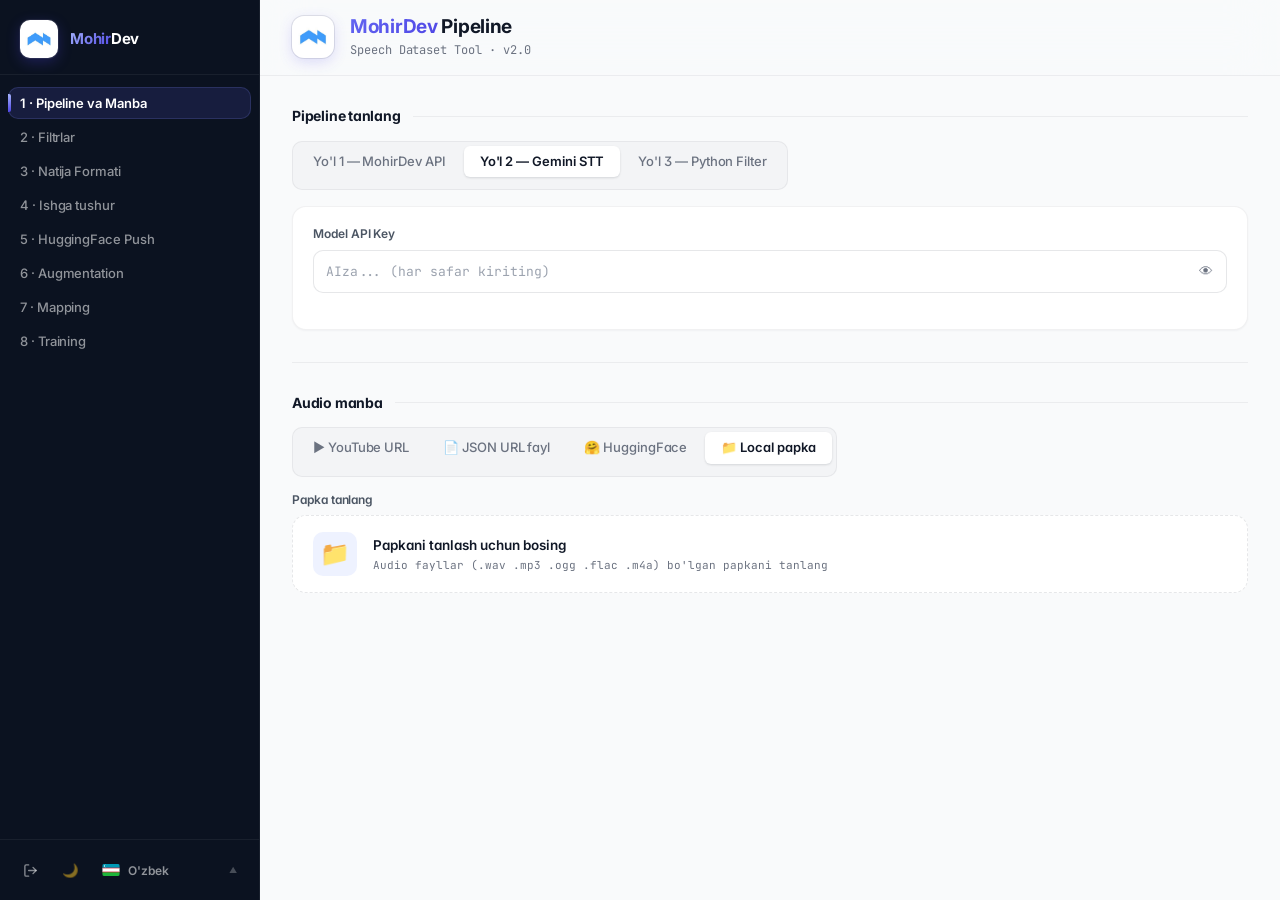
==== templates/index.html @ c5c5f57b "Initial commit: MohirDev Pipeline speech dataset tool Speech dataset creation pipeline with 3 transc" ====
<!DOCTYPE html>
<html lang="uz">
<head>
<meta charset="UTF-8">
<meta name="viewport" content="width=device-width, initial-scale=1.0">
<title>MohirDev Pipeline</title>
<link rel="preconnect" href="https://fonts.googleapis.com">
<link href="https://fonts.googleapis.com/css2?family=Inter:wght@400;500;600;700&family=JetBrains+Mono:wght@400;500&display=swap" rel="stylesheet">
<link rel="stylesheet" href="/static/css/main.css">
</head>
<body>

<!-- ════════════════ SIDEBAR ════════════════ -->
<div class="tabs-wrap"><div class="tab-nav">
  <div class="sidebar-logo">
    <img class="sidebar-logo-img" src="/static/img/logo.png" alt="MohirDev">
    <div class="sidebar-brand"><span>Mohir</span>Dev</div>
  </div>
  <div class="tab-nav-scroll">
    <button class="tab-btn active" onclick="switchTab(0)" data-i18n="tab_1">1 · Pipeline va Manba</button>
    <button class="tab-btn" onclick="switchTab(1)" data-i18n="tab_2">2 · Filtrlar</button>
    <button class="tab-btn" onclick="switchTab(2)" data-i18n="tab_3">3 · Natija Formati</button>
    <button class="tab-btn" onclick="switchTab(3)" data-i18n="tab_4">4 · Ishga tushur</button>
    <button class="tab-btn" onclick="switchTab(4)" data-i18n="tab_5">5 · HuggingFace Push</button>
    <button class="tab-btn" onclick="switchTab(5)" data-i18n="tab_6">6 · Augmentation</button>
    <button class="tab-btn" onclick="switchTab(6)" data-i18n="tab_7">7 · Mapping</button>
    <button class="tab-btn" onclick="switchTab(7)" data-i18n="tab_8">8 · Training</button>
  </div>
  <div class="sidebar-bottom">
    <button class="sb-icon-btn danger" onclick="location.href='/logout'" id="logout-btn" data-i18n-title="logout" title="Chiqish">
      <svg width="15" height="15" viewBox="0 0 24 24" fill="none" stroke="currentColor" stroke-width="2.2" stroke-linecap="round" stroke-linejoin="round"><path d="M9 21H5a2 2 0 0 1-2-2V5a2 2 0 0 1 2-2h4"/><polyline points="16 17 21 12 16 7"/><line x1="21" y1="12" x2="9" y2="12"/></svg>
    </button>
    <button class="sb-icon-btn" onclick="toggleTheme()" id="theme-btn" title="Dark/Light">
      <span id="theme-icon">🌙</span>
    </button>
    <div class="lang-wrap">
      <button class="lang-trigger" onclick="toggleLangDropdown()" id="lang-trigger">
        <span class="lang-flag" id="lang-flag"><svg width="18" height="12" viewBox="0 0 20 14" xmlns="http://www.w3.org/2000/svg" style="border-radius:2px;display:block"><rect width="20" height="4.67" fill="#0099B5"/><rect y="4.67" width="20" height="4.67" fill="#FFFFFF"/><rect y="9.33" width="20" height="4.67" fill="#1EB53A"/><rect y="4.27" width="20" height="0.8" fill="#CE1126"/><rect y="8.93" width="20" height="0.8" fill="#CE1126"/><circle cx="3.2" cy="2.33" r="1.5" fill="#FFFFFF"/><circle cx="3.9" cy="2.33" r="1.5" fill="#0099B5"/></svg></span>
        <span id="lang-name">O'zbek</span>
        <span class="arrow">▲</span>
      </button>
    </div>
  </div>
</div></div>

<!-- Language dropdown (fixed portal) -->
<div class="lang-dropdown" id="lang-dropdown">
  <button class="lang-option active" id="lang-uz" onclick="setLang('uz')">
    <span class="lf"><svg width="18" height="12" viewBox="0 0 20 14" xmlns="http://www.w3.org/2000/svg"><rect width="20" height="4.67" fill="#0099B5"/><rect y="4.67" width="20" height="4.67" fill="#FFFFFF"/><rect y="9.33" width="20" height="4.67" fill="#1EB53A"/><rect y="4.27" width="20" height="0.8" fill="#CE1126"/><rect y="8.93" width="20" height="0.8" fill="#CE1126"/></svg></span>
    O'zbek <span class="check">✓</span>
  </button>
  <button class="lang-option" id="lang-ru" onclick="setLang('ru')">
    <span class="lf"><svg width="18" height="12" viewBox="0 0 20 14" xmlns="http://www.w3.org/2000/svg"><rect width="20" height="4.67" fill="#fff"/><rect y="4.67" width="20" height="4.67" fill="#0039A6"/><rect y="9.33" width="20" height="4.67" fill="#D52B1E"/></svg></span>
    Русский <span class="check">✓</span>
  </button>
  <button class="lang-option" id="lang-en" onclick="setLang('en')">
    <span class="lf"><svg width="18" height="12" viewBox="0 0 20 14" xmlns="http://www.w3.org/2000/svg"><rect width="20" height="14" fill="#012169"/><path d="M0 0L20 14M20 0L0 14" stroke="#fff" stroke-width="2.8"/><path d="M0 0L20 14M20 0L0 14" stroke="#C8102E" stroke-width="1.6"/><path d="M10 0V14M0 7H20" stroke="#fff" stroke-width="4"/><path d="M10 0V14M0 7H20" stroke="#C8102E" stroke-width="2.4"/></svg></span>
    English <span class="check">✓</span>
  </button>
</div>

<!-- ════════════════ MAIN CONTENT ════════════════ -->
<div class="app">

<div id="sticky-top">
<div id="header">
  <img id="logo" src="/static/img/logo.png" alt="MohirDev">
  <div id="header-text">
    <div id="site-title"><span>MohirDev</span> Pipeline</div>
    <div id="site-sub" data-i18n="site_sub">Speech Dataset Tool · v2.0</div>
  </div>
</div>
</div>

<div class="tabs-wrap">

<!-- ══ TAB 1: Pipeline & Manba ══ -->
<div class="tab-content active">

  <div class="sec-title" data-i18n="pipeline_title">Pipeline tanlang</div>
  <div class="radio-group">
    <div class="radio-item">
      <input type="radio" name="pipeline" id="p1" value="Yo'l 1 — Aisha v1 Model">
      <label class="radio-label" for="p1" data-i18n="pipeline_p1">Yo'l 1 — MohirDev API</label>
    </div>
    <div class="radio-item">
      <input type="radio" name="pipeline" id="p2" value="Yo'l 2 — Aisha v2 Model" checked>
      <label class="radio-label" for="p2" data-i18n="pipeline_p2">Yo'l 2 — Gemini STT</label>
    </div>
    <div class="radio-item">
      <input type="radio" name="pipeline" id="p3" value="Yo'l 3 — Python Filter">
      <label class="radio-label" for="p3" data-i18n="pipeline_p3">Yo'l 3 — Python Filter</label>
    </div>
  </div>

  <div class="card" id="row-gemini-key">
    <div class="field">
      <label data-i18n="key_gemini">Model API Key</label>
      <div class="pass-wrap">
        <input type="password" id="gemini-api-key" data-i18n-placeholder="key_gemini_ph" placeholder="AIza... (har safar kiriting)">
        <button class="eye-btn" onclick="toggleEye('gemini-api-key',this)" tabindex="-1">👁</button>
      </div>
    </div>
  </div>
  <div class="card" id="row-aisha-key" style="display:none">
    <div class="field">
      <label data-i18n="key_aisha">MohirDev STT API Key (Yo'l 1)</label>
      <div class="pass-wrap">
        <input type="password" id="aisha-api-key" data-i18n-placeholder="key_aisha_ph" placeholder="x-api-key qiymatini kiriting...">
        <button class="eye-btn" onclick="toggleEye('aisha-api-key',this)" tabindex="-1">👁</button>
      </div>
    </div>
  </div>

  <hr class="sec-divider">
  <div class="sec-title" data-i18n="source_title">Audio manba</div>

  <div class="radio-group" id="source-radio">
    <div class="radio-item">
      <input type="radio" name="source" id="s1" value="YouTube URL">
      <label class="radio-label" for="s1" data-i18n="source_yt">▶ YouTube URL</label>
    </div>
    <div class="radio-item">
      <input type="radio" name="source" id="s2" value="JSON URL fayl">
      <label class="radio-label" for="s2" data-i18n="source_json">📄 JSON URL fayl</label>
    </div>
    <div class="radio-item">
      <input type="radio" name="source" id="s3" value="HuggingFace Dataset">
      <label class="radio-label" for="s3" data-i18n="source_hf">🤗 HuggingFace</label>
    </div>
    <div class="radio-item">
      <input type="radio" name="source" id="s4" value="Local papka" checked>
      <label class="radio-label" for="s4" data-i18n="source_local">📁 Local papka</label>
    </div>
  </div>

  <div id="src-yt" class="src-row">
    <div class="field field--flex">
      <label data-i18n="yt_url">YouTube URL</label>
      <input type="text" id="yt-url" data-i18n-placeholder="yt_url_ph" placeholder="https://youtube.com/watch?v=...">
    </div>
  </div>

  <div id="src-json" style="display:none">
    <div class="field">
      <label data-i18n="json_upload">JSON fayl yuklang</label>
      <div class="file-drop" id="json-drop">
        <div class="drop-hint" data-i18n="json_drop">Faylni bu yerga tashlang yoki bosing</div>
        <input type="file" id="json-file" accept=".json">
        <div class="file-name" id="json-fname" data-i18n="json_empty">Fayl tanlanmagan</div>
      </div>
    </div>
  </div>

  <div id="src-hf" style="display:none">
    <div class="field">
      <label data-i18n="hf_name_label">Dataset nomi yoki URL</label>
      <input type="text" id="hf-name" data-i18n-placeholder="hf_name_ph" placeholder="org/dataset-name  yoki  https://huggingface.co/datasets/...">
    </div>
    <div class="row">
      <div class="field">
        <label><span data-i18n="hf_config">Config / Subset</span> <span class="label-opt" data-i18n="hf_config_opt">(ixtiyoriy)</span></label>
        <input type="text" id="hf-config" data-i18n-placeholder="hf_config_ph" placeholder="uz, en, ...">
      </div>
    </div>
    <div class="field">
      <label><span data-i18n="hf_token_label">HuggingFace Token</span> <span class="label-opt" data-i18n="hf_token_private">(private dataset uchun)</span></label>
      <div class="pass-wrap">
        <input type="password" id="hf-dataset-token" data-i18n-placeholder="hf_token_ph" placeholder="hf_xxxx... (public uchun bo'sh qoldiring)">
        <button class="eye-btn" onclick="toggleEye('hf-dataset-token',this)" tabindex="-1">👁</button>
      </div>
    </div>
    <input type="hidden" id="hf-split" value="train">
  </div>

  <div id="src-local">
    <div class="field">
      <label data-i18n="local_title">Papka tanlang</label>
      <div class="file-drop file-drop--folder" id="local-drop" onclick="document.getElementById('local-folder-input').click()">
        <div class="drop-icon">📁</div>
        <div>
          <div class="local-drop-label" id="local-drop-label" data-i18n="local_click">Papkani tanlash uchun bosing</div>
          <div class="local-drop-sub" id="local-drop-sub" data-i18n="local_hint">Audio fayllar (.wav .mp3 .ogg .flac .m4a) bo'lgan papkani tanlang</div>
        </div>
        <input type="file" id="local-folder-input" webkitdirectory mozdirectory directory multiple class="visually-hidden" onchange="onLocalFolderSelect(this)" aria-label="Papka tanlash" data-i18n-aria="local_title">
      </div>
      <input type="text" id="local-dir" style="display:none">
    </div>
  </div>

</div>

<!-- ══ TAB 2: Filtrlar ══ -->
<div class="tab-content">

  <div class="sec-title" data-i18n="filter_title">Shovqin Kamaytirish</div>
  <div class="card">
    <label class="toggle-item">
      <div class="toggle-content">
        <div class="toggle-label" data-i18n="nr_label">Noise Reduction</div>
        <div class="toggle-desc" data-i18n="nr_desc">Har bir audio segmentdan orqa fon shovqinini kamaytiradi</div>
      </div>
      <div class="toggle-switch">
        <input type="checkbox" id="noise-reduce" checked>
        <span class="toggle-track"></span>
      </div>
    </label>
    <div class="slider-wrap slider-wrap--mt">
      <label data-i18n="nr_strength">Kuch (0.1 = yengil · 1.0 = maksimal)</label>
      <div class="slider-row">
        <input type="range" id="noise-strength" min="0.1" max="1.0" value="0.75" step="0.05"
               oninput="document.getElementById('noise-strength-val').textContent=parseFloat(this.value).toFixed(2)">
        <div class="slider-val" id="noise-strength-val">0.75</div>
      </div>
    </div>
  </div>

  <hr class="sec-divider">
  <div class="sec-title" data-i18n="chunk_title">Audio Chunk Uzunligi</div>
  <div class="row">
    <div class="slider-wrap">
      <label data-i18n="dur_min">Minimal uzunlik (s)</label>
      <div class="slider-row">
        <input type="range" id="dur-min" min="1" max="15" value="3" step="1" oninput="document.getElementById('dur-min-val').textContent=this.value">
        <div class="slider-val" id="dur-min-val">3</div>
      </div>
    </div>
    <div class="slider-wrap">
      <label data-i18n="dur_max">Maksimal uzunlik (s)</label>
      <div class="slider-row">
        <input type="range" id="dur-max" min="10" max="60" value="30" step="1" oninput="document.getElementById('dur-max-val').textContent=this.value">
        <div class="slider-val" id="dur-max-val">30</div>
      </div>
    </div>
  </div>

  <hr class="sec-divider">
  <div class="sec-title" data-i18n="smart_title">Model Aqlli Filtrlari</div>
  <div class="card card--grid-2">
    <label class="toggle-item">
      <div class="toggle-content">
        <div class="toggle-label" data-i18n="f_music">Fon musiqali audiolarni o'chirish</div>
        <div class="toggle-desc" data-i18n="f_music_d">Orqa fonda musiqa yoki kuchli shovqin bor bo'lsa — filtrlanadi</div>
      </div>
      <div class="toggle-switch"><input type="checkbox" id="filter-music" checked><span class="toggle-track"></span></div>
    </label>
    <label class="toggle-item">
      <div class="toggle-content">
        <div class="toggle-label" data-i18n="f_multi">Ko'p kishi gapirayotgan audiolarni o'chirish</div>
        <div class="toggle-desc" data-i18n="f_multi_d">STT dataset uchun bitta ovoz bo'lishi kerak</div>
      </div>
      <div class="toggle-switch"><input type="checkbox" id="filter-multi" checked><span class="toggle-track"></span></div>
    </label>
    <label class="toggle-item">
      <div class="toggle-content">
        <div class="toggle-label" data-i18n="f_noisy">Juda shovqinli audiolarni o'chirish</div>
        <div class="toggle-desc" data-i18n="f_noisy_d">Atrofdagi shovqin juda baland bo'lsa filtrlanadi</div>
      </div>
      <div class="toggle-switch"><input type="checkbox" id="filter-noisy"><span class="toggle-track"></span></div>
    </label>
    <label class="toggle-item">
      <div class="toggle-content">
        <div class="toggle-label" data-i18n="f_silence">Uzoq sukut bo'lagini o'chirish</div>
        <div class="toggle-desc" data-i18n="f_silence_d">Audioning ko'p qismi sukunat bo'lsa filtrlanadi</div>
      </div>
      <div class="toggle-switch"><input type="checkbox" id="filter-silence" checked><span class="toggle-track"></span></div>
    </label>
  </div>

  <hr class="sec-divider">
  <div class="sec-title" data-i18n="norm_title">Matnni Normallashtirish qoidalari</div>
  <div class="card card--grid-2">
    <label class="toggle-item">
      <div class="toggle-content">
        <div class="toggle-label" data-i18n="n_cap">Birinchi harfni katta bilan yozish</div>
        <div class="toggle-desc" data-i18n="n_cap_d">Har bir gapning birinchi so'zi doim katta harf bilan boshlanadi</div>
      </div>
      <div class="toggle-switch"><input type="checkbox" id="filter-capitalize" checked><span class="toggle-track"></span></div>
    </label>
    <label class="toggle-item">
      <div class="toggle-content">
        <div class="toggle-label" data-i18n="n_numw">1→bir · Raqamlarni so'z bilan yozish</div>
        <div class="toggle-desc" data-i18n="n_numw_d">Barcha raqamlar tekst holatida yoziladi</div>
      </div>
      <div class="toggle-switch"><input type="checkbox" id="filter-num-words" checked><span class="toggle-track"></span></div>
    </label>
    <label class="toggle-item">
      <div class="toggle-content">
        <div class="toggle-label" data-i18n="n_latin">Faqat lotin yozuvida bo'lsin</div>
        <div class="toggle-desc" data-i18n="n_latin_d">Boshqa tildagi yozuvlar lotin alifbosiga o'tkaziladi</div>
      </div>
      <div class="toggle-switch"><input type="checkbox" id="filter-latin-only" checked><span class="toggle-track"></span></div>
    </label>
    <label class="toggle-item">
      <div class="toggle-content">
        <div class="toggle-label" data-i18n="n_notrans">Tarjima qilmaslik</div>
        <div class="toggle-desc" data-i18n="n_notrans_d">Asl audio tili holatida transcription qilinadi</div>
      </div>
      <div class="toggle-switch"><input type="checkbox" id="filter-no-translate" checked><span class="toggle-track"></span></div>
    </label>
    <label class="toggle-item">
      <div class="toggle-content">
        <div class="toggle-label" data-i18n="n_nonoise">Shovqin teglarini o'chirish</div>
        <div class="toggle-desc" data-i18n="n_nonoise_d">Kulgu, it ovozi va shunga o'xshash teglarni qo'shmaslik</div>
      </div>
      <div class="toggle-switch"><input type="checkbox" id="filter-no-noise-tags" checked><span class="toggle-track"></span></div>
    </label>
    <label class="toggle-item">
      <div class="toggle-content">
        <div class="toggle-label" data-i18n="n_noprompt">Buyruqlarni qayta yozmaslik</div>
        <div class="toggle-desc" data-i18n="n_noprompt_d">Model ko'rsatmalarni transcription ichiga yozmasin</div>
      </div>
      <div class="toggle-switch"><input type="checkbox" id="filter-no-repeat-prompt" checked><span class="toggle-track"></span></div>
    </label>
  </div>

  <hr class="sec-divider">
  <div class="sec-title" data-i18n="meta_title">Aisha v2 metadata filtri</div>
  <div class="meta-desc" data-i18n="meta_desc">
    Metadatadagi xato va nomaqbul matnlarni tozalash. Yoqilgan holatda pipeline davomida avtomatik qo'llaniladi.
  </div>
  <div class="card card--grid-3">
    <label class="toggle-item">
      <div class="toggle-content"><div class="toggle-label" data-i18n="m1">① Birinchi harfni katta bilan yozish</div><div class="toggle-desc" data-i18n="m1_d">Har bir gapning birinchi so'zi katta harf bilan boshlanadi.</div></div>
      <div class="toggle-switch"><input type="checkbox" id="norm-capitalize" checked><span class="toggle-track"></span></div>
    </label>
    <label class="toggle-item">
      <div class="toggle-content"><div class="toggle-label" data-i18n="m2">② Raqamlarni so'z bilan yozish</div><div class="toggle-desc" data-i18n="m2_d">Raqamlar tekst holatida yoziladi.</div></div>
      <div class="toggle-switch"><input type="checkbox" id="norm-num-words" checked><span class="toggle-track"></span></div>
    </label>
    <label class="toggle-item">
      <div class="toggle-content"><div class="toggle-label" data-i18n="m3">③ Apostrofni to'g'rilash</div><div class="toggle-desc" data-i18n="m3_d">ʻ va ʼ → standart ' apostrofi.</div></div>
      <div class="toggle-switch"><input type="checkbox" id="norm-apostrophe" checked><span class="toggle-track"></span></div>
    </label>
    <label class="toggle-item">
      <div class="toggle-content"><div class="toggle-label" data-i18n="m4">④ Takrorlangan matnni o'chirish</div><div class="toggle-desc" data-i18n="m4_d">Matn ikki marta yozilgan bo'lsa biri o'chiriladi.</div></div>
      <div class="toggle-switch"><input type="checkbox" id="norm-duplicate" checked><span class="toggle-track"></span></div>
    </label>
    <label class="toggle-item">
      <div class="toggle-content"><div class="toggle-label" data-i18n="m5">⑤ Tinish belgisi qo'shish</div><div class="toggle-desc" data-i18n="m5_d">Gap oxirida . ! ? bo'lmasa nuqta qo'yiladi.</div></div>
      <div class="toggle-switch"><input type="checkbox" id="norm-punct"><span class="toggle-track"></span></div>
    </label>
    <label class="toggle-item">
      <div class="toggle-content"><div class="toggle-label" data-i18n="m6">⑥ Qo'shtirnoqlarni to'g'rilash</div><div class="toggle-desc" data-i18n="m6_d">" " va ' ' → standart " belgisi.</div></div>
      <div class="toggle-switch"><input type="checkbox" id="norm-quotes" checked><span class="toggle-track"></span></div>
    </label>
    <label class="toggle-item">
      <div class="toggle-content"><div class="toggle-label" data-i18n="m7">⑦ Gap ichida kichik harfni to'g'rilash</div><div class="toggle-desc" data-i18n="m7_d">. ! ? dan keyin katta harf.</div></div>
      <div class="toggle-switch"><input type="checkbox" id="norm-sentence-case" checked><span class="toggle-track"></span></div>
    </label>
    <label class="toggle-item">
      <div class="toggle-content"><div class="toggle-label" data-i18n="m8">⑧ Qo'sh bo'shliqlarni o'chirish</div><div class="toggle-desc" data-i18n="m8_d">Ikki+ bo'shliq → bitta.</div></div>
      <div class="toggle-switch"><input type="checkbox" id="norm-double-space" checked><span class="toggle-track"></span></div>
    </label>
    <label class="toggle-item">
      <div class="toggle-content"><div class="toggle-label" data-i18n="m9">⑨ JSON artifactlarni tozalash</div><div class="toggle-desc" data-i18n="m9_d">{'transcription': '...'} qoldiqlari tozalanadi.</div></div>
      <div class="toggle-switch"><input type="checkbox" id="norm-clean-json" checked><span class="toggle-track"></span></div>
    </label>
    <label class="toggle-item">
      <div class="toggle-content"><div class="toggle-label" data-i18n="m10">⑩ Uch nuqta → ellipsis</div><div class="toggle-desc" data-i18n="m10_d">'...' o'rniga '…' belgisi.</div></div>
      <div class="toggle-switch"><input type="checkbox" id="norm-ellipsis"><span class="toggle-track"></span></div>
    </label>
    <label class="toggle-item">
      <div class="toggle-content"><div class="toggle-label" data-i18n="m11">⑪ Defisni tirega almashtirish</div><div class="toggle-desc" data-i18n="m11_d">' - ' → '—'.</div></div>
      <div class="toggle-switch"><input type="checkbox" id="norm-dash"><span class="toggle-track"></span></div>
    </label>
    <label class="toggle-item">
      <div class="toggle-content"><div class="toggle-label" data-i18n="m12">⑫ Kirill harflar → filtr</div><div class="toggle-desc" data-i18n="m12_d">Kirill harfli segment o'chiriladi.</div></div>
      <div class="toggle-switch"><input type="checkbox" id="norm-cyrillic" checked><span class="toggle-track"></span></div>
    </label>
    <label class="toggle-item">
      <div class="toggle-content"><div class="toggle-label" data-i18n="m13">⑬ Bracket artifactlarni tozalash</div><div class="toggle-desc" data-i18n="m13_d">[{json...}] qoldiqlari tozalanadi.</div></div>
      <div class="toggle-switch"><input type="checkbox" id="norm-brackets" checked><span class="toggle-track"></span></div>
    </label>
    <label class="toggle-item">
      <div class="toggle-content"><div class="toggle-label" data-i18n="m14">⑭ HTML teglarni tozalash</div><div class="toggle-desc" data-i18n="m14_d">&lt;tag&gt; belgilar o'chiriladi.</div></div>
      <div class="toggle-switch"><input type="checkbox" id="norm-html" checked><span class="toggle-track"></span></div>
    </label>
    <label class="toggle-item">
      <div class="toggle-content"><div class="toggle-label" data-i18n="m15">⑮ Faqat raqam → filtr</div><div class="toggle-desc" data-i18n="m15_d">Faqat raqamli matn ('497347') o'chiriladi.</div></div>
      <div class="toggle-switch"><input type="checkbox" id="norm-only-digits" checked><span class="toggle-track"></span></div>
    </label>
    <label class="toggle-item">
      <div class="toggle-content"><div class="toggle-label" data-i18n="m16">⑯ Singan tirani to'g'rilash</div><div class="toggle-desc" data-i18n="m16_d">'so'z- so'z' → 'so'z-so'z'.</div></div>
      <div class="toggle-switch"><input type="checkbox" id="norm-broken-hyphen"><span class="toggle-track"></span></div>
    </label>
    <label class="toggle-item">
      <div class="toggle-content"><div class="toggle-label" data-i18n="m17">⑰ Ko'p vergullarni tozalash</div><div class="toggle-desc" data-i18n="m17_d">',,,,' → ','.</div></div>
      <div class="toggle-switch"><input type="checkbox" id="norm-multi-comma" checked><span class="toggle-track"></span></div>
    </label>
  </div>

  <hr class="sec-divider">
  <div class="sec-title" data-i18n="cols_title">Metadata Ustunlarini Tanlash</div>
  <div class="card">
    <div class="cols-wrap">
      <label class="check-item"><input type="checkbox" id="col-file-name" checked disabled><div class="check-label">file_name <span class="muted-tag" data-i18n="col_always">(har doim)</span></div></label>
      <label class="check-item"><input type="checkbox" id="col-transcription" checked><div class="check-label">transcription</div></label>
      <label class="check-item"><input type="checkbox" id="col-duration" checked><div class="check-label">duration</div></label>
      <label class="check-item"><input type="checkbox" id="col-source" checked><div class="check-label">source</div></label>
      <input type="checkbox" id="col-status"        style="display:none">
      <input type="checkbox" id="col-reason"        style="display:none">
      <input type="checkbox" id="col-source-url"    style="display:none">
      <input type="checkbox" id="col-original-text" style="display:none">
      <input type="checkbox" id="col-change-ratio"  style="display:none">
      <input type="checkbox" id="col-snr-score"     style="display:none">
      <input type="checkbox" id="col-silence-ratio" style="display:none">
      <input type="checkbox" id="col-pipeline"      style="display:none">
    </div>
  </div>

</div>

<!-- ══ TAB 3: Natija Formati ══ -->
<div class="tab-content">

  <div class="format-grid">
    <div class="format-col">
      <div class="sec-title" data-i18n="format_title">Fayl nomlari</div>
      <div id="out-v1-wrap" class="pipeline-out-wrap" style="display:none">
        <div class="mono-hint" data-i18n="out_v1">→ Yo'l 1 (MohirDev API) chiqish fayli</div>
      </div>
      <div id="out-v2-wrap" class="pipeline-out-wrap">
        <div class="mono-hint" data-i18n="out_v2">→ Yo'l 2 (Gemini STT) chiqish fayli</div>
      </div>
      <div id="out-v3-wrap" class="pipeline-out-wrap" style="display:none">
        <div class="mono-hint" data-i18n="out_v3">→ Yo'l 3 (Python Filter) chiqish fayli</div>
      </div>
      <div class="field">
        <label data-i18n="out_name_label">Metadata fayl nomi</label>
        <input type="text" id="out-name" value="metadata">
      </div>
    </div>

    <div class="format-col">
      <div class="sec-title" data-i18n="write_title">Yozish rejimi</div>
      <div class="radio-group radio-group--stack">
        <div class="radio-item">
          <input type="radio" name="write-mode" id="wm-new" value="new" checked>
          <label class="radio-label" for="wm-new" data-i18n="wm_new">📄 Yangi fayl yaratish</label>
        </div>
        <div class="radio-item">
          <input type="radio" name="write-mode" id="wm-append" value="append">
          <label class="radio-label" for="wm-append" data-i18n="wm_append">➕ Mavjudga qo'shish</label>
        </div>
      </div>
      <div class="mono-hint" data-i18n="wm_hint">
        Append: bir nechta URL dan olingan metadatalar bitta faylga yig'iladi
      </div>
    </div>

    <div class="format-col">
      <div class="sec-title" data-i18n="format_title2">Format</div>
      <div class="fmt-group">
        <label class="check-item"><input type="checkbox" id="fmt-jsonl" checked><div class="check-label">JSONL</div></label>
        <label class="check-item"><input type="checkbox" id="fmt-csv" checked><div class="check-label">CSV</div></label>
      </div>
    </div>
  </div>

</div>

<!-- ══ TAB 4: Ishga tushur ══ -->
<div class="tab-content">

  <div class="btn-row btn-row--mb">
    <button class="btn-primary btn-primary--lg" id="start-btn" onclick="startPipeline()" data-i18n="start_btn">▶ Ishga tushur</button>
    <div class="status-badge" id="status-badge"><div class="dot"></div><span id="status-text" data-i18n="status_ready">Tayyor</span></div>
  </div>

  <div class="progress-wrap" id="progress-wrap" style="display:none">
    <div class="progress-header">
      <span class="progress-stage" id="progress-stage" data-i18n="status_preparing">Tayyorlanmoqda...</span>
      <span class="progress-pct" id="progress-pct">0%</span>
    </div>
    <div class="progress-track">
      <div id="progress-bar"></div>
    </div>
    <div class="progress-count" id="progress-count"></div>
  </div>

  <div id="notify-box"></div>

  <div class="sec-title" data-i18n="stats_title">Statistika</div>
  <div class="stats-area" id="stats-area">
    <div id="stats-block-v1">
      <div class="stats-label" id="stats-label-v1" data-i18n="stat_yol1">YO'L 1</div>
      <div class="stats-grid" id="stats-v1">
        <div class="stat-chip"><div class="stat-num" id="s1-total">0</div><div class="stat-lbl" data-i18n="stat_total">Jami</div></div>
        <div class="stat-chip approved"><div class="stat-num" id="s1-approved">0</div><div class="stat-lbl" data-i18n="stat_approved">Approved</div></div>
        <div class="stat-chip"><div class="stat-num" id="s1-pending">0</div><div class="stat-lbl" data-i18n="stat_pending">Pending</div></div>
        <div class="stat-chip rejected"><div class="stat-num" id="s1-rejected">0</div><div class="stat-lbl" data-i18n="stat_rejected">Rejected</div></div>
        <div class="stat-chip filtered"><div class="stat-num" id="s1-filtered">0</div><div class="stat-lbl" data-i18n="stat_filtered">Filtered</div></div>
      </div>
    </div>
    <div id="stats-block-v2">
      <div class="stats-label" data-i18n="stat_yol2">YO'L 2</div>
      <div class="stats-grid" id="stats-v2">
        <div class="stat-chip"><div class="stat-num" id="s2-total">0</div><div class="stat-lbl" data-i18n="stat_total">Jami</div></div>
        <div class="stat-chip approved"><div class="stat-num" id="s2-approved">0</div><div class="stat-lbl" data-i18n="stat_approved">Approved</div></div>
        <div class="stat-chip"><div class="stat-num" id="s2-pending">0</div><div class="stat-lbl" data-i18n="stat_pending">Pending</div></div>
        <div class="stat-chip rejected"><div class="stat-num" id="s2-rejected">0</div><div class="stat-lbl" data-i18n="stat_rejected">Rejected</div></div>
        <div class="stat-chip filtered"><div class="stat-num" id="s2-filtered">0</div><div class="stat-lbl" data-i18n="stat_filtered">Filtered</div></div>
      </div>
    </div>
  </div>

  <hr class="sec-divider">
  <div class="sec-title" data-i18n="log_title">Log</div>
  <div id="log-box"></div>

  <hr class="sec-divider">
  <div class="sec-title" data-i18n="files_meta_title">Tayyor fayllar — Metadata</div>
  <div class="file-list" id="file-list">
    <div class="empty-list" data-i18n="files_none">Hali fayl yo'q</div>
  </div>

  <hr class="sec-divider">
  <div class="sec-title" data-i18n="files_zip_title">Audio fayllar — ZIP</div>
  <div class="btn-row" style="margin-bottom:10px">
    <button class="btn-secondary" onclick="makeZip()" data-i18n="zip_btn">🗜 Audio fayllarni ZIP qilish</button>
    <div id="zip-status"></div>
  </div>
  <div class="file-list" id="zip-list">
    <div class="empty-list" data-i18n="zip_none">Hali ZIP yo'q</div>
  </div>

  <hr class="sec-divider">
  <div class="sec-title" data-i18n="results_title">Natijalarni Ko'rish</div>
  <div class="review-nav">
    <button class="btn-secondary" onclick="doReview(-1)" data-i18n="prev_btn">◀ Oldingi</button>
    <div class="review-idx" id="rev-idx">0 / 0</div>
    <button class="btn-secondary" onclick="doReview(1)" data-i18n="next_btn">Keyingi ▶</button>
  </div>
  <div class="review-grid">
    <div>
      <audio id="rev-audio" controls style="display:none"></audio>
      <div class="audio-name" id="rev-audio-name"></div>
    </div>
    <div>
      <label data-i18n="transcript_label">Transkript</label>
      <textarea class="rev-text" id="rev-text" readonly rows="4" data-i18n-placeholder="no_results" placeholder="Natijalar yo'q..."></textarea>
      <div class="rev-meta" id="rev-meta"></div>
    </div>
  </div>

</div>

<!-- ══ TAB 5: HuggingFace Push ══ -->
<div class="tab-content">

  <div class="sec-title" data-i18n="hf_settings">HuggingFace Sozlamalari</div>
  <div class="card">
    <div class="field">
      <label data-i18n="hf_token_label2">HF Token</label>
      <div class="pass-wrap">
        <input type="password" id="hf-token" placeholder="hf_xxxxxxxxxxxxxxxxxxxx">
        <button class="eye-btn" onclick="toggleEye('hf-token',this)" tabindex="-1">👁</button>
      </div>
    </div>
    <div class="row">
      <div class="field">
        <label data-i18n="hf_org_label">Org nomi</label>
        <input type="text" id="hf-org" placeholder="mohirdev-org">
      </div>
      <div class="field">
        <label data-i18n="hf_repo_label">Repo nomi</label>
        <input type="text" id="hf-repo" placeholder="my_dataset">
      </div>
    </div>
    <label class="check-item">
      <input type="checkbox" id="hf-private" checked>
      <div class="check-label" data-i18n="hf_private_lbl">🔒 Private repo</div>
    </label>
  </div>

  <hr class="sec-divider">

  <div class="card card--success" id="hf-auto-info" style="display:none">
    <div class="hf-auto-badge" data-i18n="hf_auto_badge">✅ Pipeline natijasi avtomatik yuklandi</div>
    <div class="row row--wrap">
      <div class="field">
        <label data-i18n="hf_jsonl_lbl">JSONL fayl</label>
        <input type="text" id="hf-jsonl-path" readonly class="input--readonly">
      </div>
      <div class="field">
        <label data-i18n="hf_csv_lbl">CSV fayl</label>
        <input type="text" id="hf-csv-path" readonly class="input--readonly">
      </div>
      <div class="field">
        <label data-i18n="hf_audio_lbl">Audio papka</label>
        <input type="text" id="hf-audio-path" readonly class="input--readonly">
      </div>
    </div>
  </div>

  <div id="hf-no-pipeline" class="card card--warn" data-i18n="hf_warn">
    ⚠️ Avval "4 · Ishga tushur" tabida pipeline ishga tushiring. Pipeline tugagach bu yerga avtomatik to'ldiriladi.
  </div>

  <hr class="sec-divider">
  <div class="sec-title" data-i18n="push_format_title">Push formati</div>
  <div class="hf-tab-btns">
    <button class="btn-secondary" id="hf-tab-jsonl-btn" onclick="switchHFTab('jsonl')" style="border-color:var(--p);color:var(--p);" data-i18n="push_jsonl_btn">📄 JSONL bilan push</button>
    <button class="btn-secondary" id="hf-tab-csv-btn" onclick="switchHFTab('csv')" data-i18n="push_csv_btn">📊 CSV bilan push</button>
  </div>

  <div id="hf-jsonl-panel">
    <button class="btn-primary btn-push" onclick="doPush('jsonl')" data-i18n="push_btn_jsonl2">🚀 HuggingFace ga push qilish (JSONL)</button>
    <div class="hf-status" id="hf-jsonl-status" data-i18n="push_ready">Tayyor</div>
  </div>
  <div id="hf-csv-panel" style="display:none">
    <button class="btn-primary btn-push" onclick="doPush('csv')" data-i18n="push_btn_csv2">🚀 HuggingFace ga push qilish (CSV)</button>
    <div class="hf-status" id="hf-csv-status" data-i18n="push_ready">Tayyor</div>
  </div>

</div>

<!-- ══ TAB 6: Augmentation ══ -->
<div class="tab-content">

  <div class="sec-title" data-i18n="aug_title">Dataset Augmentation</div>
  <div class="card">
    <div class="row">
      <div class="field" style="flex:0 0 180px">
        <label data-i18n="aug_cpu">CPU yadro (num_proc)</label>
        <input type="number" id="aug-num-proc" value="16">
      </div>
      <div class="slider-wrap" style="margin-bottom:14px;flex:1">
        <label><span data-i18n="aug_prob_lbl">Augmentatsiya ehtimolligi (%)</span> <span class="label-opt" data-i18n="aug_prob_hint">— Necha foiz audioga shovqin qo'shilsin</span></label>
        <div class="slider-row">
          <input type="range" id="aug-prob" min="0" max="100" value="100" step="5" oninput="document.getElementById('aug-prob-val').textContent=this.value+'%'">
          <div class="slider-val" id="aug-prob-val">100%</div>
        </div>
      </div>
    </div>
    <label class="toggle-item" style="margin-bottom:14px">
      <div class="toggle-content">
        <div class="toggle-label" data-i18n="aug_skip_lbl">Augmentatsiyani o'tkazib yuborish (Skip)</div>
        <div class="toggle-desc" data-i18n="aug_skip_d">Shovqin qo'shmasdan shunchaki HF Dataset formatiga o'tkazish</div>
      </div>
      <div class="toggle-switch"><input type="checkbox" id="aug-skip-checkbox"><span class="toggle-track"></span></div>
    </label>
    <div class="aug-btns">
      <button class="btn-secondary" onclick="startAugmentation('test')" data-i18n="aug_test_btn">🧪 100 tasida Test</button>
      <button class="btn-success" onclick="startAugmentation('continue')" data-i18n="aug_continue_btn">▶ Qolganini davom ettirish</button>
      <button class="btn-secondary" onclick="startAugmentation('full')" data-i18n="aug_full_btn">⚙ Barchasini Augment</button>
    </div>
    <div class="status-badge" id="aug-status-badge"><div class="dot"></div><span id="aug-status-text" data-i18n="status_ready">Tayyor</span></div>
    <div class="log-section">
      <label data-i18n="log_title">Log</label>
      <div id="aug-log-box" class="task-log"></div>
    </div>
  </div>

  <hr class="sec-divider">
  <div class="sec-title" data-i18n="aug_review_title">Augmented Natijani Ko'rish</div>
  <div class="review-nav">
    <button class="btn-secondary" onclick="doAugReview(-1)" data-i18n="prev_btn">◀ Oldingi</button>
    <div class="review-idx" id="aug-rev-idx">0 / 0</div>
    <button class="btn-secondary" onclick="doAugReview(1)" data-i18n="next_btn">Keyingi ▶</button>
  </div>
  <div class="review-grid">
    <div>
      <audio id="aug-rev-audio" controls style="display:none"></audio>
    </div>
    <div>
      <label data-i18n="aug_text_lbl">Matn</label>
      <textarea class="rev-text" id="aug-rev-text" readonly rows="4" data-i18n-placeholder="no_results" placeholder="Natijalar yo'q..."></textarea>
    </div>
  </div>

</div>

<!-- ══ TAB 7: Mapping ══ -->
<div class="tab-content">

  <div class="sec-title" data-i18n="map_title">HuggingFace Mapping</div>
  <div class="card">
    <div class="row">
      <div class="field">
        <label data-i18n="map_model_lbl">Model nomi</label>
        <select id="map-model-name">
          <option value="openai/whisper-tiny">openai/whisper-tiny (80 mel bins)</option>
          <option value="openai/whisper-base">openai/whisper-base (80 mel bins)</option>
          <option value="openai/whisper-small">openai/whisper-small (80 mel bins)</option>
          <option value="openai/whisper-medium">openai/whisper-medium (80 mel bins)</option>
          <option value="openai/whisper-large-v3" selected>openai/whisper-large-v3 (128 mel bins)</option>
        </select>
      </div>
      <div class="field">
        <label data-i18n="map_output_lbl">Chiqish papkasi (Output Dir)</label>
        <input type="text" id="map-output-dir" value="full_mapping_dataset_v2">
      </div>
    </div>
    <div class="row">
      <div class="field" style="flex:2">
        <label data-i18n="map_token_lbl">HuggingFace Token</label>
        <div class="pass-wrap">
          <input type="password" id="map-hf-token" placeholder="hf_xxxx...">
          <button class="eye-btn" onclick="toggleEye('map-hf-token',this)" tabindex="-1">👁</button>
        </div>
      </div>
      <div class="field" style="flex:0 0 180px">
        <label data-i18n="map_cpu_lbl">CPU yadro (num_proc)</label>
        <input type="number" id="map-num-proc" value="20">
      </div>
    </div>
    <div class="field">
      <label data-i18n="map_ds_lbl">HuggingFace Dataset nomlari (vergul bilan)</label>
      <input type="text" id="map-ds-names" placeholder="mohirdev-org/dataset1, mohirdev-org/dataset2" value="">
    </div>
    <button class="btn-primary btn-full" onclick="startMapping()" style="margin-bottom:12px" data-i18n="map_start_btn">⚙ Mappingni boshlash</button>
    <div class="status-badge" id="map-status-badge"><div class="dot"></div><span id="map-status-text" data-i18n="status_ready">Tayyor</span></div>
    <div class="log-section">
      <label data-i18n="log_title">Log</label>
      <div id="map-log-box" class="task-log"></div>
    </div>
  </div>

</div>

<!-- ══ TAB 8: Training ══ -->
<div class="tab-content">

  <div class="sec-title" data-i18n="train_title">Model Training</div>
  <div class="card">
    <div class="row">
      <div class="field">
        <label data-i18n="train_wandb_lbl">W&amp;B API Key</label>
        <div class="pass-wrap">
          <input type="password" id="train-wandb-key" placeholder="wandb_xxxx...">
          <button class="eye-btn" onclick="toggleEye('train-wandb-key',this)" tabindex="-1">👁</button>
        </div>
      </div>
      <div class="field">
        <label data-i18n="train_hf_lbl">HuggingFace Token (HF_TOKEN)</label>
        <div class="pass-wrap">
          <input type="password" id="train-hf-token" placeholder="hf_xxxx...">
          <button class="eye-btn" onclick="toggleEye('train-hf-token',this)" tabindex="-1">👁</button>
        </div>
      </div>
    </div>
    <div class="row">
      <div class="field">
        <label data-i18n="train_model_lbl">Model</label>
        <select id="train-model">
          <option value="openai/whisper-tiny">openai/whisper-tiny</option>
          <option value="openai/whisper-base">openai/whisper-base</option>
          <option value="openai/whisper-small">openai/whisper-small</option>
          <option value="openai/whisper-medium">openai/whisper-medium</option>
          <option value="openai/whisper-large-v3" selected>openai/whisper-large-v3</option>
        </select>
      </div>
      <div class="field">
        <label data-i18n="train_ds_lbl">Mapped Datasetlar (vergul bilan)</label>
        <input type="text" id="train-ds-dirs" value="full_mapping_dataset,full_mapping_dataset_v2">
      </div>
    </div>
    <div class="row">
      <div class="field">
        <label data-i18n="train_cpu_lbl">CPU (num_proc)</label>
        <input type="number" id="train-num-proc" value="4">
      </div>
      <div class="field">
        <label data-i18n="train_split_lbl">Train/Test split</label>
        <input type="text" id="train-split" value="0.01">
      </div>
    </div>
    <div class="row">
      <div class="field">
        <label data-i18n="train_output_lbl">Output Dir</label>
        <input type="text" id="train-output" value="./whisper-large-dv_v2">
      </div>
      <div class="field">
        <label data-i18n="train_batch_lbl">Batch Size</label>
        <input type="number" id="train-batch" value="16">
      </div>
      <div class="field">
        <label data-i18n="train_grad_lbl">Grad Accumulation</label>
        <input type="number" id="train-grad-acc" value="1">
      </div>
    </div>
    <div class="row">
      <div class="field">
        <label data-i18n="train_lr_lbl">Learning Rate</label>
        <input type="text" id="train-lr" value="1e-6">
      </div>
      <div class="field">
        <label data-i18n="train_epochs_lbl">Epochs</label>
        <input type="number" id="train-epochs" value="7">
      </div>
      <div class="field">
        <label data-i18n="train_ddpt_lbl">DDP Timeout</label>
        <input type="number" id="train-ddp-timeout" value="7200">
      </div>
    </div>
    <div class="row">
      <div class="field">
        <label data-i18n="train_workers_lbl">Dataloader Workers</label>
        <input type="number" id="train-workers" value="2">
      </div>
      <label class="check-item train-check">
        <input type="checkbox" id="train-pin-mem" checked>
        <div class="check-label" data-i18n="train_pin_lbl">Pin Memory</div>
      </label>
      <label class="check-item train-check">
        <input type="checkbox" id="train-ddp-unused">
        <div class="check-label" data-i18n="train_ddpu_lbl">DDP Find Unused</div>
      </label>
      <label class="check-item train-check">
        <input type="checkbox" id="train-resume" checked>
        <div class="check-label" data-i18n="train_resume_lbl">Resume Checkpoint</div>
      </label>
    </div>
    <button class="btn-primary btn-full" onclick="startTraining()" style="margin-top:14px;margin-bottom:12px" data-i18n="train_start_btn">🚀 Trainingni boshlash</button>
    <div class="status-badge" id="train-status-badge"><div class="dot"></div><span id="train-status-text" data-i18n="status_ready">Tayyor</span></div>
    <div class="log-section">
      <label data-i18n="log_title">Log</label>
      <div id="train-log-box" class="task-log task-log--tall"></div>
    </div>
  </div>

</div>

</div><!-- /tabs-wrap -->
</div><!-- /app -->

<script src="/static/js/ui.js"></script>
<script src="/static/js/api.js"></script>
</body>
</html>
---- static/css/main.css ----
/* ═══════════════════════════════════════════════════════════════
   MohirDev Pipeline — Design System v4 (Premium SaaS)
   Stripe / Linear / Vercel aesthetic
   ═══════════════════════════════════════════════════════════════ */

:root {
  /* ─── Brand ─── */
  --brand-50:#EEF2FF;  --brand-100:#E0E7FF; --brand-200:#C7D2FE;
  --brand-300:#A5B4FC; --brand-400:#818CF8; --brand-500:#6366F1;
  --brand-600:#4F46E5; --brand-700:#4338CA; --brand-800:#3730A3; --brand-900:#312E81;

  /* ─── Primary (indigo) ─── */
  --p:#4F46E5;
  --p-hover:#4338CA;
  --p-active:#3730A3;
  --p-soft:#EEF2FF;
  --p-ring:rgba(79,70,229,.14);
  --p-shadow:0 1px 2px rgba(79,70,229,.10),0 4px 14px rgba(79,70,229,.22);

  /* ─── Accent (green) ─── */
  --accent:#22C55E;
  --accent-hover:#16A34A;
  --accent-active:#15803D;
  --accent-soft:#DCFCE7;
  --accent-ring:rgba(34,197,94,.16);
  --accent-shadow:0 1px 2px rgba(34,197,94,.12),0 4px 14px rgba(34,197,94,.22);

  /* ─── Neutrals (slate, blue-tinted) ─── */
  --gray-50:#F9FAFB;  --gray-100:#F3F4F6; --gray-200:#E5E7EB;
  --gray-300:#D1D5DB; --gray-400:#9CA3AF; --gray-500:#6B7280;
  --gray-600:#4B5563; --gray-700:#374151; --gray-800:#1F2937;
  --gray-900:#111827; --gray-950:#030712;

  /* ─── Surfaces ─── */
  --bg:#F9FAFB;
  --surface:#FFFFFF;
  --surface-hover:#F9FAFB;
  --surface-muted:#F3F4F6;

  /* ─── Text ─── */
  --text:#111827;
  --text-muted:#4B5563;
  --text-subtle:#6B7280;
  --text-disabled:#9CA3AF;

  /* ─── Borders ─── */
  --border:rgba(17,24,39,.06);
  --border-strong:rgba(17,24,39,.10);
  --border-focus:rgba(79,70,229,.40);

  /* ─── Sidebar ─── */
  --sidebar-bg:#0B1220;
  --sidebar-item:rgba(255,255,255,.55);
  --sidebar-item-hover:rgba(255,255,255,.92);
  --sidebar-active-bg:rgba(99,102,241,.14);
  --sidebar-active-text:#fff;
  --sidebar-border:rgba(255,255,255,.06);

  /* ─── Semantic ─── */
  --success:#16A34A; --success-soft:#DCFCE7; --success-ring:rgba(22,163,74,.14);
  --warning:#D97706; --warning-soft:#FEF3C7; --warning-ring:rgba(217,119,6,.14);
  --danger:#DC2626;  --danger-soft:#FEE2E2;  --danger-ring:rgba(220,38,38,.14);

  /* ─── Shadows ─── */
  --shadow-xs:0 1px 2px rgba(17,24,39,.04);
  --shadow-sm:0 1px 2px rgba(17,24,39,.05),0 1px 3px rgba(17,24,39,.04);
  --shadow-md:0 4px 8px -2px rgba(17,24,39,.05),0 2px 4px -2px rgba(17,24,39,.04);
  --shadow-lg:0 12px 28px -8px rgba(17,24,39,.12),0 4px 12px -4px rgba(17,24,39,.06);
  --shadow-focus:0 0 0 4px var(--p-ring);

  /* ─── Spacing (8px grid) ─── */
  --s-1:4px; --s-2:8px; --s-3:12px; --s-4:16px;
  --s-5:20px; --s-6:24px; --s-8:32px; --s-10:40px; --s-12:48px;

  /* ─── Radius ─── */
  --r-sm:6px; --r-md:10px; --r-lg:14px; --r-xl:16px; --r-2xl:20px; --r-full:999px;

  /* ─── Motion (unified timing) ─── */
  --dur-fast:120ms;   /* color / bg flips  */
  --dur:180ms;        /* default transitions */
  --dur-slow:260ms;   /* shadows / complex  */
  --ease:cubic-bezier(.16,1,.3,1);  /* natural ease-out (no bounce) */

  /* ─── Typography scale ─── */
  --font-sans:'Inter','SF Pro Text',-apple-system,BlinkMacSystemFont,'Segoe UI',sans-serif;
  --font-mono:'JetBrains Mono','SF Mono',ui-monospace,SFMono-Regular,Menlo,monospace;

  --fs-xs:11px;     /* captions, hints */
  --fs-sm:12px;     /* labels, meta  */
  --fs-body:13px;   /* secondary body */
  --fs-md:14px;     /* primary body + section titles */
  --fs-lg:15px;     /* prominent */
  --fs-xl:19px;     /* header title */
  --fs-hero:22px;   /* stat numbers */

  --fw-regular:400;
  --fw-medium:500;
  --fw-semibold:600;
  --fw-bold:700;

  --lh-tight:1.2;
  --lh-normal:1.5;
  --lh-loose:1.75;

  --tracking-tight:-.015em;
  --tracking-normal:-.005em;
  --tracking-wide:.04em;

  /* ─── Legacy aliases (JS compat) ─── */
  --s1:var(--surface); --s2:var(--surface-muted); --s3:var(--gray-200);
  --a1:var(--p); --a2:var(--p); --a3:var(--brand-400);
  --a-bg:var(--p-soft); --a-bd:var(--border-focus); --a-glow:var(--p-ring);
  --t1:var(--text); --t2:var(--text-muted); --t3:var(--text-subtle); --t4:var(--text-disabled);
  --bd:var(--border); --bd2:var(--border-strong);
  --ok:var(--success); --ok-bg:var(--success-soft);
  --warn:var(--warning); --warn-bg:var(--warning-soft);
  --err:var(--danger); --err-bg:var(--danger-soft);
  --sh-xs:var(--shadow-xs); --sh-sm:var(--shadow-sm); --sh-md:var(--shadow-md); --sh-focus:var(--shadow-focus);
  --mono:var(--font-mono); --font:var(--font-sans);
  --tr-fast:var(--dur-fast) var(--ease);
  --tr-base:var(--dur) var(--ease);
  --tr-slow:var(--dur-slow) var(--ease);
  --sp-1:var(--s-1); --sp-2:var(--s-2); --sp-3:var(--s-3); --sp-4:var(--s-4);
  --sp-5:var(--s-5); --sp-6:var(--s-6); --sp-8:var(--s-8);
  --navy-1:var(--gray-50); --navy-2:var(--gray-100); --navy-3:var(--gray-200); --navy-4:var(--gray-300);
  --blue-1:var(--brand-800); --blue-2:var(--p); --blue-3:var(--p); --blue-4:var(--brand-700);
  --blue-glow:var(--p-ring);
  --text-1:var(--text); --text-2:var(--text-muted); --text-3:var(--text-subtle);
  --sidebar:var(--sidebar-bg);
  --glass:transparent; --glass-bd:var(--border); --glass-bd2:var(--border-strong);
}

[data-theme="dark"] {
  --bg:#0B1220;
  --surface:#111827;
  --surface-hover:#1A2233;
  --surface-muted:#161E2E;

  --text:#F3F4F6;
  --text-muted:#D1D5DB;
  --text-subtle:#9CA3AF;
  --text-disabled:#6B7280;

  --border:rgba(255,255,255,.06);
  --border-strong:rgba(255,255,255,.10);
  --border-focus:rgba(129,140,248,.45);

  --p-soft:rgba(99,102,241,.14);
  --p-ring:rgba(99,102,241,.24);
  --p-shadow:0 1px 2px rgba(99,102,241,.20),0 4px 16px rgba(99,102,241,.32);

  --accent-soft:rgba(34,197,94,.14);
  --accent-ring:rgba(34,197,94,.22);

  --sidebar-bg:#05080F;
  --sidebar-border:rgba(255,255,255,.04);

  --success-soft:rgba(22,163,74,.14);
  --warning-soft:rgba(217,119,6,.12);
  --danger-soft:rgba(220,38,38,.12);

  --shadow-xs:0 1px 2px rgba(0,0,0,.35);
  --shadow-sm:0 2px 6px rgba(0,0,0,.40);
  --shadow-md:0 4px 14px rgba(0,0,0,.50);
  --shadow-lg:0 16px 40px rgba(0,0,0,.60);
}

/* ─── Reset ─── */
*,*::before,*::after{box-sizing:border-box;margin:0;padding:0;}
html{-webkit-text-size-adjust:100%;}
body{
  font-family:var(--font-sans);
  font-size:var(--fs-md);
  line-height:var(--lh-normal);
  color:var(--text-muted);
  background:var(--bg);
  min-height:100vh;
  overflow-x:hidden;
  -webkit-font-smoothing:antialiased;
  -moz-osx-font-smoothing:grayscale;
  font-feature-settings:'ss01','cv11';
}

/* ─── Layout ─── */
.app{
  position:relative;z-index:1;
  max-width:1240px;
  margin:0 auto;
  margin-left:260px;
  padding:0 var(--s-8) var(--s-12);
}

/* ═══════════════════════════════════════════════════
   SIDEBAR
   ═══════════════════════════════════════════════════ */
.tab-nav{
  position:fixed;
  left:0;top:0;bottom:0;
  width:260px;z-index:50;
  display:flex;flex-direction:column;
  background:var(--sidebar-bg);
  border-right:1px solid var(--sidebar-border);
}

.sidebar-logo{
  display:flex;align-items:center;gap:var(--s-3);
  padding:var(--s-5) var(--s-5) var(--s-4);
  border-bottom:1px solid var(--sidebar-border);
}
.sidebar-logo-img{
  width:38px;height:38px;
  border-radius:10px;
  object-fit:contain;
  background:#fff;padding:3px;
  box-shadow:0 0 0 1px rgba(255,255,255,.08),0 4px 14px rgba(79,70,229,.28);
  flex-shrink:0;
}
.sidebar-brand{
  font-size:var(--fs-lg);
  font-weight:var(--fw-bold);
  color:#fff;
  letter-spacing:var(--tracking-tight);
  line-height:var(--lh-tight);
}
.sidebar-brand span{
  background:linear-gradient(135deg,#A5B4FC,#4F46E5);
  -webkit-background-clip:text;background-clip:text;color:transparent;
}

.tab-nav-scroll{
  flex:1;overflow-y:auto;
  padding:var(--s-3) var(--s-2);
  display:flex;flex-direction:column;gap:2px;
  min-height:0;
}
.tab-nav-scroll::-webkit-scrollbar{width:3px;}
.tab-nav-scroll::-webkit-scrollbar-thumb{background:rgba(255,255,255,.10);border-radius:4px;}

.tab-btn{
  display:flex;align-items:center;
  width:100%;
  background:transparent;border:0;
  border-radius:var(--r-md);
  padding:var(--s-2) var(--s-3);
  font-family:var(--font-sans);
  font-weight:var(--fw-medium);
  font-size:var(--fs-body);
  color:var(--sidebar-item);
  text-align:left;cursor:pointer;
  letter-spacing:var(--tracking-normal);
  position:relative;
  transition:color var(--dur) var(--ease),background-color var(--dur) var(--ease);
}
.tab-btn::before{
  content:'';
  position:absolute;
  left:0;top:50%;
  width:3px;height:0;
  background:linear-gradient(180deg,#A5B4FC,#4F46E5);
  border-radius:0 2px 2px 0;
  transform:translateY(-50%);
  transition:height var(--dur) var(--ease);
}
.tab-btn:hover{
  color:var(--sidebar-item-hover);
  background:rgba(255,255,255,.04);
}
.tab-btn.active{
  color:var(--sidebar-active-text);
  background:var(--sidebar-active-bg);
  font-weight:var(--fw-semibold);
  box-shadow:inset 0 0 0 1px rgba(129,140,248,.18);
}
.tab-btn.active::before{height:18px;}

/* ─── Sidebar bottom ─── */
.sidebar-bottom{
  flex-shrink:0;padding:var(--s-3);
  border-top:1px solid var(--sidebar-border);
  display:flex;align-items:center;gap:var(--s-1);
}
.sb-icon-btn{
  display:flex;align-items:center;justify-content:center;
  width:36px;height:36px;
  background:transparent;border:0;
  border-radius:10px;
  color:rgba(255,255,255,.5);
  cursor:pointer;flex-shrink:0;
  transition:color var(--dur) var(--ease),background-color var(--dur) var(--ease);
}
.sb-icon-btn:hover{background:rgba(255,255,255,.06);color:rgba(255,255,255,.92);}
.sb-icon-btn:active{background:rgba(255,255,255,.10);}
.sb-icon-btn.danger:hover{background:rgba(220,38,38,.12);color:#FDA4AF;}

.lang-wrap{position:relative;flex:1;}
.lang-trigger{
  display:flex;align-items:center;gap:var(--s-2);
  width:100%;
  background:transparent;border:0;border-radius:10px;
  padding:8px 10px;
  font-family:var(--font-sans);font-size:12px;font-weight:600;
  color:rgba(255,255,255,.55);cursor:pointer;
  transition:all var(--dur) var(--ease);
}
.lang-trigger:hover{background:rgba(255,255,255,.06);color:#fff;}
.lang-trigger .arrow{margin-left:auto;font-size:8px;opacity:.45;}
.lang-flag,.lf{display:inline-flex;align-items:center;flex-shrink:0;}
.lang-flag svg,.lf svg{border-radius:2px;display:block;width:18px;height:12px;}

.lang-dropdown{
  position:fixed;min-width:180px;
  background:#12172A;
  border:1px solid rgba(255,255,255,.08);
  border-radius:12px;
  overflow:hidden;
  box-shadow:0 20px 40px rgba(0,0,0,.50),0 8px 16px rgba(0,0,0,.35);
  display:none;z-index:9999;padding:4px;
}
.lang-dropdown.open{display:block;}
.lang-option{
  display:flex;align-items:center;gap:10px;
  width:100%;padding:9px 12px;
  background:transparent;border:0;border-radius:8px;
  font-family:var(--font-sans);font-size:13px;font-weight:500;
  color:rgba(255,255,255,.65);cursor:pointer;
  transition:all var(--dur-fast) var(--ease);
  text-align:left;
}
.lang-option:hover{background:rgba(255,255,255,.06);color:#fff;}
.lang-option.active{color:#fff;}
.lang-option .check{margin-left:auto;color:#A5B4FC;font-size:13px;opacity:0;}
.lang-option.active .check{opacity:1;}

/* ═══════════════════════════════════════════════════
   STICKY HEADER
   ═══════════════════════════════════════════════════ */
#sticky-top{
  position:sticky;top:0;z-index:40;
  background:rgba(249,250,251,.75);
  backdrop-filter:blur(24px) saturate(1.8);
  -webkit-backdrop-filter:blur(24px) saturate(1.8);
  border-bottom:1px solid var(--border);
  margin:0 calc(-1 * var(--s-8));
  padding:0 var(--s-8);
}
[data-theme="dark"] #sticky-top{background:rgba(11,18,32,.75);}

#header{display:flex;align-items:center;gap:var(--s-4);padding:var(--s-4) 0;}
#logo{
  width:42px;height:42px;
  border-radius:12px;object-fit:contain;
  flex-shrink:0;background:#fff;padding:3px;
  box-shadow:0 0 0 1px var(--border-strong),0 4px 14px rgba(79,70,229,.18);
}
#header-text{display:flex;flex-direction:column;gap:2px;}
#site-title{
  font-size:var(--fs-xl);
  font-weight:var(--fw-bold);
  color:var(--text);
  letter-spacing:var(--tracking-tight);
  line-height:var(--lh-tight);
}
#site-title span{
  background:linear-gradient(135deg,#6366F1,#4F46E5);
  -webkit-background-clip:text;background-clip:text;color:transparent;
}
#site-sub{
  font-size:var(--fs-sm);
  color:var(--text-subtle);
  font-family:var(--font-mono);
  letter-spacing:var(--tracking-normal);
}

/* ═══════════════════════════════════════════════════
   TABS CONTENT
   ═══════════════════════════════════════════════════ */
.tab-content{
  display:none;
  padding:var(--s-8) 0 var(--s-12);
  animation:fadeUp 280ms var(--ease);
}
.tab-content.active{display:block;}
@keyframes fadeUp{
  from{opacity:0;transform:translateY(8px);}
  to  {opacity:1;transform:translateY(0);}
}
.tabs-wrap{background:none;border:0;margin-top:0;}

/* ─── Section titles (primary structural heading) ─── */
.sec-title{
  font-size:var(--fs-md);
  font-weight:var(--fw-bold);
  color:var(--text);
  letter-spacing:var(--tracking-tight);
  line-height:var(--lh-tight);
  text-transform:none;
  margin:var(--s-8) 0 var(--s-4);
  display:flex;align-items:center;gap:var(--s-3);
}
.sec-title::after{
  content:'';flex:1;height:1px;
  background:var(--border);
}
.sec-divider{border:0;border-top:1px solid var(--border);margin:var(--s-8) 0;}

/* First section in any tab — drop redundant top spacing */
.tab-content > .sec-title:first-child,
.tab-content > .btn-row:first-child,
.tab-content > .format-grid:first-child,
.format-col > .sec-title:first-child{
  margin-top:0;
}
/* First card inside section — tight follow-up */
.sec-title + .card,
.sec-title + .radio-group,
.sec-title + .row,
.sec-title + .field{
  margin-top:0;
}

/* ═══════════════════════════════════════════════════
   CARDS
   ═══════════════════════════════════════════════════ */
.card{
  background:var(--surface);
  border:1px solid var(--border);
  border-radius:var(--r-lg);
  padding:var(--s-5) var(--s-5);
  margin-bottom:var(--s-3);
  box-shadow:var(--shadow-xs);
  transition:border-color var(--dur) var(--ease),
             box-shadow var(--dur) var(--ease);
}
.card:hover{
  border-color:var(--border-strong);
  box-shadow:var(--shadow-sm);
}
.card--success{
  border-color:rgba(22,163,74,.22);
  background:linear-gradient(180deg,var(--success-soft),var(--surface));
}
.card--warn{
  border-color:rgba(217,119,6,.22);
  color:var(--warning);
  font-family:var(--font-mono);
  font-size:var(--fs-sm);
  background:var(--warning-soft);
  padding:var(--s-3) var(--s-5);
  line-height:1.6;
}

/* ═══════════════════════════════════════════════════
   RADIO / SEGMENTED CONTROL
   ═══════════════════════════════════════════════════ */
.radio-group{
  display:inline-flex;flex-wrap:wrap;
  gap:2px;padding:4px;
  background:var(--surface-muted);
  border:1px solid var(--border);
  border-radius:var(--r-md);
  margin-bottom:var(--s-4);
}
.radio-item{position:relative;}
.radio-item input{position:absolute;opacity:0;width:0;height:0;}
.radio-label{
  display:flex;align-items:center;gap:var(--s-2);
  background:transparent;border:0;
  border-radius:var(--r-sm);
  padding:var(--s-2) var(--s-4);
  color:var(--text-subtle);
  font-family:var(--font-sans);
  font-size:var(--fs-body);
  font-weight:var(--fw-medium);
  cursor:pointer;
  letter-spacing:var(--tracking-normal);
  white-space:nowrap;
  transition:color var(--dur) var(--ease),background-color var(--dur) var(--ease),box-shadow var(--dur) var(--ease);
}
.radio-label:hover{color:var(--text);}
.radio-item input:checked + .radio-label{
  background:var(--surface);
  color:var(--text);
  font-weight:var(--fw-semibold);
  box-shadow:0 1px 2px rgba(17,24,39,.08),0 1px 3px rgba(17,24,39,.06);
}
.radio-item input:disabled + .radio-label{opacity:.4;cursor:not-allowed;}
[data-theme="dark"] .radio-item input:checked + .radio-label{
  background:var(--surface-hover);color:#fff;
  box-shadow:0 0 0 1px rgba(255,255,255,.06),0 2px 6px rgba(0,0,0,.30);
}

/* ═══════════════════════════════════════════════════
   LABELS, INPUTS, SELECTS
   ═══════════════════════════════════════════════════ */
label{
  display:block;
  font-size:var(--fs-sm);
  font-weight:var(--fw-semibold);
  color:var(--text-muted);
  letter-spacing:var(--tracking-normal);
  line-height:var(--lh-tight);
  text-transform:none;
  margin-bottom:var(--s-2);
}

input[type=text],input[type=password],input[type=number],textarea{
  width:100%;
  background:var(--surface);
  border:1px solid var(--border-strong);
  border-radius:var(--r-md);
  color:var(--text);
  font-family:var(--font-mono);
  font-size:var(--fs-body);
  padding:var(--s-3) var(--s-3);
  transition:border-color var(--dur) var(--ease),box-shadow var(--dur) var(--ease);
  caret-color:var(--p);
}
input[type=text]:hover,input[type=password]:hover,input[type=number]:hover,textarea:hover{
  border-color:var(--text-disabled);
}
input[type=text]:focus,input[type=password]:focus,input[type=number]:focus,textarea:focus{
  outline:none;
  border-color:var(--p);
  box-shadow:var(--shadow-focus);
}
input:disabled,textarea:disabled{opacity:.55;cursor:not-allowed;}
::placeholder{color:var(--text-disabled);}

.field{margin-bottom:var(--s-4);}
.row{display:flex;gap:var(--s-4);}
.row>.field{flex:1;}
.row>.slider-wrap{flex:1;}

select{
  width:100%;
  padding:var(--s-3) var(--s-8) var(--s-3) var(--s-3);
  border-radius:var(--r-md);
  border:1px solid var(--border-strong);
  background:var(--surface) url("data:image/svg+xml,%3Csvg xmlns='http://www.w3.org/2000/svg' width='12' height='12' viewBox='0 0 24 24' fill='none' stroke='%236B7280' stroke-width='2.5' stroke-linecap='round' stroke-linejoin='round'%3E%3Cpolyline points='6 9 12 15 18 9'/%3E%3C/svg%3E") no-repeat right var(--s-3) center;
  font-family:var(--font-mono);
  font-size:var(--fs-body);
  color:var(--text);
  cursor:pointer;
  appearance:none;-webkit-appearance:none;
  transition:border-color var(--dur) var(--ease),box-shadow var(--dur) var(--ease);
}
select:hover{border-color:var(--text-disabled);}
select:focus{outline:none;border-color:var(--p);box-shadow:var(--shadow-focus);}

.input--readonly{color:var(--p) !important;background:var(--surface-muted) !important;cursor:default;}

/* ═══════════════════════════════════════════════════
   SLIDER
   ═══════════════════════════════════════════════════ */
.slider-wrap{margin-bottom:var(--s-4);}
.slider-wrap>label{margin-bottom:var(--s-2);}
.slider-wrap--mt{margin-top:var(--s-4);}
.slider-row{display:flex;align-items:center;gap:var(--s-4);}
input[type=range]{
  flex:1;
  -webkit-appearance:none;appearance:none;
  height:6px;
  background:var(--gray-200);
  border-radius:99px;cursor:pointer;outline:none;
}
input[type=range]::-webkit-slider-thumb{
  -webkit-appearance:none;appearance:none;
  width:18px;height:18px;border-radius:50%;
  background:var(--p);
  border:3px solid #fff;
  box-shadow:0 1px 3px rgba(17,24,39,.16),0 0 0 1px var(--border-strong);
  cursor:grab;
  transition:transform var(--dur-fast) var(--ease),box-shadow var(--dur-fast) var(--ease);
}
input[type=range]::-webkit-slider-thumb:hover{transform:scale(1.15);}
input[type=range]::-webkit-slider-thumb:active{
  cursor:grabbing;
  box-shadow:0 0 0 6px var(--p-ring),0 1px 3px rgba(17,24,39,.16);
}
input[type=range]::-moz-range-thumb{
  width:18px;height:18px;border-radius:50%;
  background:var(--p);border:3px solid #fff;
  box-shadow:0 1px 3px rgba(17,24,39,.16);cursor:grab;
}
[data-theme="dark"] input[type=range]{background:var(--gray-700);}
[data-theme="dark"] input[type=range]::-webkit-slider-thumb{border-color:var(--surface);}

.slider-val{
  font-family:var(--font-mono);
  font-size:var(--fs-sm);
  font-weight:var(--fw-semibold);
  color:var(--p);
  min-width:52px;
  text-align:center;
  background:var(--p-soft);
  border:1px solid var(--border);
  border-radius:var(--r-sm);
  padding:5px 10px;
  font-variant-numeric:tabular-nums;
}

/* ═══════════════════════════════════════════════════
   TOGGLES — modern setting item
   ═══════════════════════════════════════════════════ */
.toggle-item{
  display:flex;align-items:flex-start;justify-content:space-between;
  gap:var(--s-5);
  padding:var(--s-3) var(--s-3);
  border-bottom:1px solid var(--border);
  border-radius:8px;
  cursor:pointer;
  margin:0 calc(-1 * var(--s-3));
  transition:background-color var(--dur) var(--ease);
}
.toggle-item:hover{background:var(--surface-muted);}
.toggle-item:last-child{border-bottom:0;}
.toggle-content{flex:1;padding-top:1px;min-width:0;}
.toggle-label{
  font-size:var(--fs-body);
  font-weight:var(--fw-semibold);
  color:var(--text);
  letter-spacing:var(--tracking-normal);
  line-height:var(--lh-tight);
}
.toggle-desc{
  font-size:var(--fs-xs);
  color:var(--text-subtle);
  margin-top:var(--s-1);
  line-height:var(--lh-normal);
}
.toggle-switch{flex-shrink:0;padding-top:2px;}
.toggle-switch input[type=checkbox]{position:absolute;opacity:0;width:0;height:0;}
.toggle-track{
  display:block;
  width:40px;height:22px;
  background:var(--gray-300);
  border-radius:99px;
  position:relative;cursor:pointer;
  transition:background-color var(--dur) var(--ease);
}
.toggle-track::after{
  content:'';
  position:absolute;
  width:18px;height:18px;
  background:#fff;border-radius:50%;
  top:2px;left:2px;
  box-shadow:0 1px 3px rgba(0,0,0,.14),0 1px 2px rgba(0,0,0,.08);
  transition:transform var(--dur) var(--ease);
}
.toggle-switch input[type=checkbox]:checked + .toggle-track{background:var(--p);}
.toggle-switch input[type=checkbox]:checked + .toggle-track::after{transform:translateX(18px);}
[data-theme="dark"] .toggle-track{background:var(--gray-700);}

/* Grid toggles (mini-cards) */
.card.card--grid-2,
.card.card--grid-3{
  display:grid;
  gap:var(--s-2);
  background:var(--surface-muted);
  padding:var(--s-2);
  border:1px solid var(--border);
  border-radius:var(--r-lg);
}
.card.card--grid-2{grid-template-columns:repeat(2,minmax(0,1fr));}
.card.card--grid-3{grid-template-columns:repeat(3,minmax(0,1fr));}

.card--grid-2 .toggle-item,
.card--grid-3 .toggle-item{
  padding:var(--s-3) var(--s-4);
  border-bottom:0;
  background:var(--surface);
  border:1px solid var(--border);
  border-radius:var(--r-md);
  margin:0;gap:var(--s-3);
  transition:border-color var(--dur) var(--ease),
             box-shadow var(--dur) var(--ease);
}
.card--grid-2 .toggle-item:hover,
.card--grid-3 .toggle-item:hover{
  border-color:var(--border-strong);
  box-shadow:var(--shadow-xs);
}
.card--grid-2 .toggle-label,
.card--grid-3 .toggle-label{
  font-size:var(--fs-sm);
  line-height:var(--lh-tight);
}
.card--grid-2 .toggle-desc,
.card--grid-3 .toggle-desc{
  font-size:var(--fs-xs);
  line-height:var(--lh-normal);
  margin-top:var(--s-1);
}
.card--grid-3 .toggle-content{min-width:0;}

@media(max-width:1060px){
  .card.card--grid-3{grid-template-columns:repeat(2,minmax(0,1fr));}
}
@media(max-width:640px){
  .card.card--grid-2,.card.card--grid-3{grid-template-columns:1fr;}
}

/* ═══════════════════════════════════════════════════
   CHECKBOX (compact)
   ═══════════════════════════════════════════════════ */
.check-item{
  display:flex;align-items:flex-start;gap:10px;
  margin-bottom:var(--s-2);cursor:pointer;
}
.check-item input[type=checkbox]{
  width:16px;height:16px;
  flex-shrink:0;margin-top:2px;
  accent-color:var(--p);cursor:pointer;
}
.check-label{
  font-size:var(--fs-body);
  font-weight:var(--fw-medium);
  color:var(--text-muted);
  text-transform:none;letter-spacing:0;
}
.muted-tag{color:var(--text-subtle);font-size:var(--fs-xs);font-weight:var(--fw-regular);}

/* ═══════════════════════════════════════════════════
   FILE DROPZONE
   ═══════════════════════════════════════════════════ */
.file-drop{
  background:var(--surface);
  border:1.5px dashed var(--border-strong);
  border-radius:var(--r-lg);
  padding:var(--s-6) var(--s-5);
  text-align:center;
  cursor:pointer;
  position:relative;
  transition:border-color var(--dur) var(--ease),background-color var(--dur) var(--ease),transform var(--dur) var(--ease);
}
.file-drop:hover{
  border-color:var(--p);
  background:var(--p-soft);
  transform:translateY(-1px);
}
.file-drop input[type=file]{
  position:absolute;inset:0;
  opacity:0;cursor:pointer;width:100%;height:100%;
}
.file-name{
  font-family:var(--font-mono);
  font-size:12px;color:var(--p);
  margin-top:var(--s-2);font-weight:600;
}
.drop-hint{color:var(--text-subtle);font-size:13px;}

.file-drop--folder{
  cursor:pointer;text-align:left;
  padding:var(--s-4) var(--s-5);
  display:flex;align-items:center;gap:var(--s-4);
}
.file-drop--folder:hover{
  border-color:var(--p);
  background:var(--p-soft);
}
.drop-icon{
  font-size:24px;flex-shrink:0;line-height:1;
  width:44px;height:44px;
  display:inline-flex;align-items:center;justify-content:center;
  background:var(--p-soft);
  border-radius:var(--r-md);
}
.local-drop-label{
  color:var(--text);
  font-size:13.5px;font-weight:600;line-height:1.35;
}
.local-drop-sub{
  color:var(--text-subtle);
  font-size:var(--fs-xs);margin-top:3px;
  font-family:var(--font-mono);
}
[data-theme="dark"] .file-drop{background:var(--surface-muted);}

/* ═══════════════════════════════════════════════════
   PASSWORD EYE
   ═══════════════════════════════════════════════════ */
.pass-wrap{position:relative;display:flex;align-items:center;}
.pass-wrap input{flex:1;padding-right:44px;}
.eye-btn{
  position:absolute;right:8px;
  background:transparent;border:0;
  cursor:pointer;font-size:14px;
  color:var(--text-subtle);
  padding:6px;line-height:1;
  border-radius:8px;
  transition:color var(--dur-fast) var(--ease),background-color var(--dur-fast) var(--ease);
  display:flex;align-items:center;justify-content:center;
}
.eye-btn:hover{color:var(--p);background:var(--p-soft);}
.eye-btn.open{color:var(--p);}

/* ═══════════════════════════════════════════════════
   BUTTONS
   ═══════════════════════════════════════════════════ */
.btn-primary,.btn-secondary,.btn-success{
  display:inline-flex;align-items:center;justify-content:center;gap:var(--s-2);
  font-family:var(--font-sans);
  font-weight:var(--fw-semibold);
  font-size:var(--fs-body);
  letter-spacing:var(--tracking-normal);
  cursor:pointer;user-select:none;white-space:nowrap;
  padding:var(--s-2) var(--s-5);
  min-height:40px;
  border-radius:var(--r-md);
  border:1px solid transparent;
  transition:background-color var(--dur-fast) var(--ease),
             border-color var(--dur-fast) var(--ease),
             color var(--dur-fast) var(--ease),
             box-shadow var(--dur) var(--ease),
             transform var(--dur-fast) var(--ease),
             opacity var(--dur) var(--ease);
}
.btn-primary:focus-visible,
.btn-secondary:focus-visible,
.btn-success:focus-visible{outline:none;box-shadow:var(--shadow-focus);}

/* PRIMARY (indigo) */
.btn-primary{
  background:var(--p);
  color:#fff;
  box-shadow:var(--p-shadow);
}
.btn-primary:hover{
  background:var(--p-hover);
  transform:translateY(-1px);
  box-shadow:0 2px 4px rgba(79,70,229,.16),0 8px 20px rgba(79,70,229,.24);
}
.btn-primary:active{
  transform:translateY(0);
  background:var(--p-active);
  box-shadow:0 1px 2px rgba(79,70,229,.18);
}
.btn-primary:disabled{opacity:.55;cursor:not-allowed;transform:none;box-shadow:none;}

/* SECONDARY (ghost) */
.btn-secondary{
  background:var(--surface);
  border-color:var(--border-strong);
  color:var(--text-muted);
  box-shadow:var(--shadow-xs);
}
.btn-secondary:hover{
  background:var(--surface-hover);
  border-color:var(--text-disabled);
  color:var(--text);
}
.btn-secondary:active{
  background:var(--surface-muted);
}
.btn-secondary:disabled{opacity:.55;cursor:not-allowed;transform:none;}

/* SUCCESS (green accent) */
.btn-success{
  background:var(--accent);
  color:#fff;
  box-shadow:var(--accent-shadow);
}
.btn-success:hover{
  background:var(--accent-hover);
  transform:translateY(-1px);
  box-shadow:0 2px 4px rgba(34,197,94,.16),0 8px 20px rgba(34,197,94,.24);
}
.btn-success:active{
  transform:translateY(0);
  background:var(--accent-active);
}
.btn-success:disabled{opacity:.55;cursor:not-allowed;transform:none;}

/* Size modifiers */
.btn-primary--lg{padding:var(--s-3) var(--s-6);font-size:var(--fs-md);font-weight:var(--fw-semibold);min-height:44px;}
.btn-full{width:100%;padding:var(--s-3) var(--s-5);font-size:var(--fs-md);min-height:44px;}
.btn-push{width:100%;padding:var(--s-4) var(--s-5);font-size:var(--fs-md);min-height:48px;font-weight:var(--fw-semibold);}

.btn-secondary--accent{
  border-color:var(--p);color:var(--p);
}
.btn-secondary--accent:hover{
  background:var(--p-soft);border-color:var(--p-hover);color:var(--p-hover);
}

.btn-row{display:flex;gap:var(--s-3);align-items:center;flex-wrap:wrap;}
.btn-row--mb{margin-bottom:var(--s-5);}
.aug-btns{display:flex;gap:var(--s-3);margin-bottom:var(--s-4);flex-wrap:wrap;}
.aug-btns>*{flex:1;}

.hf-tab-btns{
  display:inline-flex;gap:2px;
  padding:4px;
  background:var(--surface-muted);
  border:1px solid var(--border);
  border-radius:var(--r-md);
  margin-bottom:var(--s-5);
}
.hf-tab-btns .btn-secondary{
  border:0 !important;
  background:transparent !important;
  box-shadow:none !important;
  padding:var(--s-2) var(--s-4);
  min-height:32px;
  font-size:var(--fs-body);
  font-weight:var(--fw-semibold);
  color:var(--text-subtle) !important;
}
.hf-tab-btns .btn-secondary:hover{
  background:rgba(17,24,39,.04) !important;
  color:var(--text) !important;
}
/* JS sets inline color:var(--p) when active; promote to pill look */
.hf-tab-btns .btn-secondary[style*="var(--p)"]{
  background:var(--surface) !important;
  color:var(--p) !important;
  box-shadow:0 1px 2px rgba(17,24,39,.06),0 1px 3px rgba(17,24,39,.04) !important;
}
[data-theme="dark"] .hf-tab-btns .btn-secondary:hover{background:rgba(255,255,255,.05) !important;}

/* ═══════════════════════════════════════════════════
   STATUS BADGE
   ═══════════════════════════════════════════════════ */
.status-badge{
  display:inline-flex;align-items:center;gap:var(--s-2);
  font-family:var(--font-mono);
  font-size:var(--fs-xs);
  font-weight:var(--fw-medium);
  padding:var(--s-2) var(--s-3);
  min-height:28px;
  border-radius:var(--r-full);
  background:var(--surface-muted);
  border:1px solid var(--border);
  color:var(--text-subtle);
}
.status-badge.running{
  color:var(--warning);
  border-color:rgba(217,119,6,.22);
  background:var(--warning-soft);
}
.status-badge.done{
  color:var(--success);
  border-color:rgba(22,163,74,.22);
  background:var(--success-soft);
}
.status-badge .dot{
  width:6px;height:6px;border-radius:50%;
  background:currentColor;flex-shrink:0;
}
.status-badge.running .dot{animation:pulse 1.6s ease-in-out infinite;}
@keyframes pulse{0%,100%{opacity:1;}50%{opacity:.3;}}

/* ═══════════════════════════════════════════════════
   PROGRESS
   ═══════════════════════════════════════════════════ */
.progress-wrap{margin-bottom:var(--s-5);}
.progress-header{
  display:flex;justify-content:space-between;align-items:center;
  margin-bottom:var(--s-2);
}
.progress-stage{
  font-family:var(--font-mono);
  font-size:var(--fs-sm);
  color:var(--text-subtle);
}
.progress-pct{
  font-family:var(--font-mono);
  font-size:var(--fs-body);
  font-weight:var(--fw-bold);
  color:var(--p);
  font-variant-numeric:tabular-nums;
}
.progress-track{
  background:var(--gray-200);
  border-radius:99px;
  height:8px;overflow:hidden;
}
[data-theme="dark"] .progress-track{background:var(--gray-700);}
#progress-bar{
  height:100%;width:0%;
  background:linear-gradient(90deg,var(--p) 0%,var(--brand-400) 50%,var(--p) 100%);
  background-size:200% 100%;
  border-radius:99px;
  transition:width 400ms var(--ease);
  box-shadow:0 0 10px rgba(99,102,241,.4);
}
.progress-count{
  font-family:var(--font-mono);
  font-size:var(--fs-xs);
  color:var(--text-disabled);
  margin-top:var(--s-2);
  text-align:right;
  font-variant-numeric:tabular-nums;
}

/* ═══════════════════════════════════════════════════
   LOG BOXES
   ═══════════════════════════════════════════════════ */
#log-box,.task-log{
  background:#05080F;
  border:1px solid rgba(255,255,255,.06);
  border-radius:var(--r-md);
  padding:var(--s-4) var(--s-5);
  font-family:var(--font-mono);
  font-size:12px;
  color:#93C5FD;
  line-height:1.8;
  height:220px;
  overflow-y:auto;
  white-space:pre-wrap;word-break:break-all;
  box-shadow:inset 0 2px 8px rgba(0,0,0,.3);
}
#log-box::-webkit-scrollbar,.task-log::-webkit-scrollbar{width:4px;}
#log-box::-webkit-scrollbar-thumb,.task-log::-webkit-scrollbar-thumb{
  background:rgba(99,102,241,.3);border-radius:4px;
}
.task-log--tall{height:320px;}
.log-section{margin-top:var(--s-5);}

/* ═══════════════════════════════════════════════════
   NOTIFY
   ═══════════════════════════════════════════════════ */
#notify-box{
  background:linear-gradient(180deg,var(--success-soft),var(--surface));
  border:1px solid rgba(22,163,74,.22);
  border-radius:var(--r-md);
  padding:var(--s-3) var(--s-5);
  font-family:var(--font-mono);
  font-size:var(--fs-sm);
  color:var(--success);
  white-space:pre-line;
  display:none;margin-bottom:var(--s-5);
  line-height:1.75;
  box-shadow:0 1px 3px rgba(22,163,74,.08);
}

/* ═══════════════════════════════════════════════════
   STATS
   ═══════════════════════════════════════════════════ */
.stats-area{
  display:grid;
  grid-template-columns:repeat(auto-fit,minmax(360px,1fr));
  gap:var(--s-6);
  margin-bottom:var(--s-5);
}
.stats-label{
  font-size:var(--fs-xs);
  color:var(--text-subtle);
  margin-bottom:var(--s-3);
  font-weight:var(--fw-bold);
  text-transform:uppercase;
  letter-spacing:var(--tracking-wide);
}
.stats-grid{display:flex;gap:var(--s-3);flex-wrap:wrap;margin-bottom:var(--s-4);}
.stat-chip{
  flex:1;min-width:96px;
  background:var(--surface);
  border:1px solid var(--border);
  border-radius:var(--r-md);
  padding:var(--s-4) var(--s-4);
  text-align:center;
  box-shadow:var(--shadow-xs);
  transition:border-color var(--dur) var(--ease),
             box-shadow var(--dur) var(--ease);
}
.stat-chip:hover{
  border-color:var(--border-strong);
  box-shadow:var(--shadow-sm);
}
.stat-num{transition:color var(--dur) var(--ease);}
.stat-num{
  font-family:var(--font-mono);
  font-size:var(--fs-hero);
  font-weight:var(--fw-bold);
  color:var(--p);
  line-height:var(--lh-tight);
  font-variant-numeric:tabular-nums;
}
.stat-lbl{
  font-size:var(--fs-xs);
  color:var(--text-subtle);
  text-transform:uppercase;letter-spacing:var(--tracking-wide);
  margin-top:var(--s-1);
  font-weight:var(--fw-bold);
}
.stat-chip.approved .stat-num{color:var(--success);}
.stat-chip.filtered .stat-num{color:var(--warning);}
.stat-chip.rejected .stat-num{color:var(--danger);}

/* ═══════════════════════════════════════════════════
   TABLE
   ═══════════════════════════════════════════════════ */
.preview-wrap{
  overflow-x:auto;
  border-radius:var(--r-md);
  border:1px solid var(--border);
  box-shadow:var(--shadow-xs);
}
table{width:100%;border-collapse:collapse;font-size:var(--fs-sm);}
th{
  background:var(--surface-muted);
  padding:10px 14px;text-align:left;
  font-size:var(--fs-xs);color:var(--text-subtle);
  text-transform:uppercase;letter-spacing:.08em;font-weight:700;
  border-bottom:1px solid var(--border);
}
td{
  padding:10px 14px;
  border-bottom:1px solid var(--border);
  color:var(--text-muted);background:var(--surface);
  max-width:200px;
  overflow:hidden;text-overflow:ellipsis;white-space:nowrap;
}
tr:last-child td{border-bottom:0;}
tr:hover td{background:var(--surface-hover);}

.badge{
  display:inline-block;padding:2px 10px;
  border-radius:99px;
  font-family:var(--font-mono);
  font-size:var(--fs-xs);font-weight:700;
}
.badge-approved{background:var(--success-soft);color:var(--success);}
.badge-pending{background:var(--warning-soft);color:var(--warning);}
.badge-rejected{background:var(--danger-soft);color:var(--danger);}
.badge-filtered{background:var(--surface-muted);color:var(--text-subtle);}
.badge-error{background:var(--danger-soft);color:var(--danger);}

/* ═══════════════════════════════════════════════════
   REVIEW
   ═══════════════════════════════════════════════════ */
.review-nav{display:flex;align-items:center;gap:var(--s-3);margin-bottom:var(--s-4);}
.review-idx{
  font-family:var(--font-mono);
  font-size:var(--fs-body);
  color:var(--p);
  flex:1;text-align:center;
  font-weight:var(--fw-bold);
  font-variant-numeric:tabular-nums;
}
.review-grid{display:grid;grid-template-columns:1fr 1.5fr;gap:var(--s-5);}
@media(max-width:720px){.review-grid{grid-template-columns:1fr;}}
#rev-audio,#aug-rev-audio{width:100%;margin-bottom:8px;accent-color:var(--p);}
.audio-name{color:var(--text-subtle);font-family:var(--font-mono);font-size:var(--fs-xs);}
.rev-text{
  background:var(--surface);
  border:1px solid var(--border-strong);
  border-radius:var(--r-md);
  padding:var(--s-4);
  font-family:var(--font-mono);
  font-size:13px;color:var(--text);
  min-height:100px;resize:vertical;width:100%;
  transition:border-color var(--dur) var(--ease),box-shadow var(--dur) var(--ease);
}
.rev-text:focus{outline:none;border-color:var(--p);box-shadow:var(--shadow-focus);}
.rev-meta{
  font-family:var(--font-mono);
  font-size:var(--fs-xs);color:var(--text-subtle);
  white-space:pre-line;margin-top:var(--s-3);line-height:1.75;
}

/* ═══════════════════════════════════════════════════
   FILE LIST
   ═══════════════════════════════════════════════════ */
.file-list{display:flex;flex-direction:column;gap:var(--s-2);}
.file-item{
  display:flex;align-items:center;justify-content:space-between;
  background:var(--surface);
  border:1px solid var(--border);
  border-radius:var(--r-md);
  padding:var(--s-3) var(--s-4);
  transition:border-color var(--dur) var(--ease),
             box-shadow var(--dur) var(--ease);
}
.file-item:hover{
  border-color:var(--border-strong);
  box-shadow:var(--shadow-sm);
}
.file-item-name{
  font-family:var(--font-mono);
  font-size:var(--fs-sm);
  color:var(--p);
  font-weight:var(--fw-semibold);
}
.file-item-size{
  font-family:var(--font-mono);
  font-size:var(--fs-xs);
  color:var(--text-subtle);
  margin-top:var(--s-1);
}
.file-item-actions{display:flex;gap:var(--s-2);align-items:center;}
.file-item-dl{
  background:transparent;
  border:1px solid var(--p);
  border-radius:var(--r-sm);
  padding:6px 14px;
  font-size:var(--fs-xs);color:var(--p);
  cursor:pointer;text-decoration:none;
  font-weight:600;white-space:nowrap;line-height:1.3;
  transition:all var(--dur) var(--ease);
}
.file-item-dl:hover{background:var(--p);color:#fff;}
.file-item-del{
  background:transparent;
  border:1px solid rgba(220,38,38,.22);
  border-radius:var(--r-sm);
  padding:6px 12px;
  font-size:13px;color:var(--danger);
  cursor:pointer;line-height:1;
  transition:all var(--dur) var(--ease);
}
.file-item-del:hover{background:var(--danger);color:#fff;border-color:var(--danger);}
.empty-list{
  color:var(--text-subtle);
  font-family:var(--font-mono);
  font-size:var(--fs-sm);padding:var(--s-4) 0;
}

/* ═══════════════════════════════════════════════════
   HF STATUS, ZIP, HINTS
   ═══════════════════════════════════════════════════ */
.hf-status{
  background:var(--surface-muted);
  border:1px solid var(--border);
  border-radius:var(--r-md);
  padding:var(--s-4) var(--s-5);
  font-family:var(--font-mono);
  font-size:var(--fs-sm);color:var(--text-muted);
  min-height:80px;white-space:pre-line;
  margin-top:var(--s-3);line-height:1.75;
}
.hf-auto-badge{
  font-size:var(--fs-xs);color:var(--success);
  font-weight:700;margin-bottom:var(--s-3);
  text-transform:uppercase;letter-spacing:.06em;
  display:inline-flex;align-items:center;gap:6px;
}
#zip-status{font-family:var(--font-mono);font-size:var(--fs-sm);color:var(--text-subtle);}

.mono-hint{
  font-family:var(--font-mono);
  font-size:var(--fs-xs);
  color:var(--text-subtle);
  margin-top:var(--s-2);
  line-height:var(--lh-normal);
}
.meta-desc{
  font-family:var(--font-mono);
  font-size:var(--fs-sm);
  color:var(--text-subtle);
  margin-bottom:var(--s-3);
  line-height:var(--lh-normal);
}
.add-hint{
  font-family:var(--font-mono);
  font-size:var(--fs-xs);
  color:var(--text-subtle);
}

.cols-wrap{display:flex;flex-wrap:wrap;gap:var(--s-2) var(--s-6);}
.rule-add-row{display:flex;gap:var(--s-3);align-items:center;margin-bottom:var(--s-4);}
.rule-actions{display:flex;align-items:center;gap:var(--s-3);flex-wrap:wrap;margin-top:6px;}
.apply-status{font-family:var(--font-mono);font-size:12px;color:var(--text-subtle);}
.fmt-group{display:flex;gap:var(--s-6);}
.train-check{margin-top:22px;flex:1;}

.label-opt{
  color:var(--text-subtle);
  font-weight:400;text-transform:none;
  font-family:var(--font-sans);
}
.field--flex{flex:1;}
.pipeline-out-wrap{margin-bottom:var(--s-2);}

/* ═══════════════════════════════════════════════════
   SCROLLBAR
   ═══════════════════════════════════════════════════ */
::-webkit-scrollbar{width:8px;height:8px;}
::-webkit-scrollbar-track{background:transparent;}
::-webkit-scrollbar-thumb{background:var(--gray-300);border-radius:10px;}
::-webkit-scrollbar-thumb:hover{background:var(--gray-400);}
[data-theme="dark"] ::-webkit-scrollbar-thumb{background:var(--gray-700);}
[data-theme="dark"] ::-webkit-scrollbar-thumb:hover{background:var(--gray-600);}

/* ═══════════════════════════════════════════════════
   SOURCE ROW
   ═══════════════════════════════════════════════════ */
.src-row{display:none;}
.src-row.show{display:flex;}

/* ═══════════════════════════════════════════════════
   TAB 3 FORMAT GRID
   ═══════════════════════════════════════════════════ */
.format-grid{
  display:grid;
  grid-template-columns:1.2fr 1.3fr 1fr;
  gap:var(--s-8);
  align-items:start;
}
.format-col > .sec-title:first-child{margin-top:0;}
.format-col .radio-group{margin-bottom:var(--s-3);}
.format-col .mono-hint{margin-top:4px;}
.format-col .fmt-group{
  padding:var(--s-4);
  background:var(--surface);
  border:1px solid var(--border);
  border-radius:var(--r-md);
  gap:var(--s-5);
}
.radio-group--stack{
  flex-direction:column;
  align-items:stretch;
  width:100%;
}
.radio-group--stack .radio-item{display:block;}
.radio-group--stack .radio-label{
  width:100%;
  justify-content:flex-start;
}
@media(max-width:900px){
  .format-grid{grid-template-columns:1fr;gap:var(--s-5);}
}

.row--wrap{flex-wrap:wrap;}
.row--wrap > .field{min-width:220px;}

/* ═══════════════════════════════════════════════════
   TOAST NOTIFICATIONS (replaces native alert)
   ═══════════════════════════════════════════════════ */
#toast-root{
  position:fixed;
  top:var(--s-5);
  right:var(--s-5);
  z-index:10000;
  display:flex;
  flex-direction:column;
  gap:var(--s-3);
  pointer-events:none;
  max-width:min(420px, calc(100vw - 2 * var(--s-5)));
}

.toast{
  display:flex;align-items:flex-start;gap:var(--s-3);
  background:var(--surface);
  border:1px solid var(--border-strong);
  border-left:3px solid var(--p);
  border-radius:var(--r-md);
  padding:var(--s-3) var(--s-4);
  box-shadow:var(--shadow-lg);
  color:var(--text);
  font-family:var(--font-sans);
  font-size:var(--fs-body);
  line-height:var(--lh-normal);
  min-width:260px;
  pointer-events:auto;
  opacity:0;
  transform:translateX(12px) scale(.98);
  transition:opacity var(--dur) var(--ease),transform var(--dur) var(--ease);
  will-change:transform,opacity;
}
.toast--show{opacity:1;transform:translateX(0) scale(1);}
.toast--leaving{opacity:0;transform:translateX(12px) scale(.98);}

.toast--error    {border-left-color:var(--danger);}
.toast--warning  {border-left-color:var(--warning);}
.toast--success  {border-left-color:var(--success);}
.toast--info     {border-left-color:var(--p);}

.toast__icon{
  flex-shrink:0;
  width:22px;height:22px;
  display:inline-flex;align-items:center;justify-content:center;
  border-radius:var(--r-full);
  font-size:var(--fs-body);
  font-weight:var(--fw-bold);
  line-height:1;
  color:#fff;
}
.toast--error   .toast__icon{background:var(--danger);}
.toast--warning .toast__icon{background:var(--warning);}
.toast--success .toast__icon{background:var(--success);}
.toast--info    .toast__icon{background:var(--p);}

.toast__body{
  flex:1;min-width:0;
  word-break:break-word;
  padding-top:2px;
}

.toast__close{
  flex-shrink:0;
  background:transparent;border:0;cursor:pointer;
  color:var(--text-subtle);
  font-size:18px;line-height:1;
  width:22px;height:22px;
  display:inline-flex;align-items:center;justify-content:center;
  border-radius:var(--r-sm);
  transition:color var(--dur-fast) var(--ease),background-color var(--dur-fast) var(--ease);
}
.toast__close:hover{color:var(--text);background:var(--surface-muted);}
.toast__close:focus-visible{outline:none;box-shadow:var(--shadow-focus);}

/* Mobile: full-width toast pinned to top */
@media (max-width:640px){
  #toast-root{
    top:var(--s-3);right:var(--s-3);left:var(--s-3);
    max-width:none;
  }
}

/* ═══════════════════════════════════════════════════
   VISUALLY HIDDEN (accessible but off-screen)
   For form controls that must stay keyboard-focusable
   ═══════════════════════════════════════════════════ */
.visually-hidden{
  position:absolute !important;
  width:1px !important;
  height:1px !important;
  padding:0 !important;
  margin:-1px !important;
  overflow:hidden !important;
  clip:rect(0,0,0,0) !important;
  white-space:nowrap !important;
  border:0 !important;
}

/* ═══════════════════════════════════════════════════
   FOCUS-VISIBLE SYSTEM (keyboard accessibility)
   ───────────────────────────────────────────────────
   • Every interactive element shows a consistent ring
     when reached via keyboard (but NOT on mouse click)
   • Hidden form controls (radio, checkbox) promote the
     focus ring onto their visible "twin"
   ═══════════════════════════════════════════════════ */

/* Default focus ring — shared by all focusable interactive elements */
button:focus-visible,
a:focus-visible,
.tab-btn:focus-visible,
.sb-icon-btn:focus-visible,
.lang-trigger:focus-visible,
.lang-option:focus-visible,
.eye-btn:focus-visible,
.file-item-dl:focus-visible,
.file-item-del:focus-visible,
summary:focus-visible{
  outline:none;
  box-shadow:var(--shadow-focus);
  border-radius:var(--r-md);
}

/* Sidebar variants (dark bg → lighter ring) */
.tab-btn:focus-visible,
.sb-icon-btn:focus-visible,
.lang-trigger:focus-visible,
.lang-option:focus-visible{
  box-shadow:0 0 0 3px rgba(165,180,252,.35);
}

/* Hidden radio — promote focus to visible label */
.radio-item input[type=radio]:focus-visible + .radio-label{
  box-shadow:0 0 0 4px var(--p-ring),
             0 1px 2px rgba(17,24,39,.08),0 1px 3px rgba(17,24,39,.06);
}

/* Hidden toggle checkbox — promote focus to visible track */
.toggle-switch input[type=checkbox]:focus-visible + .toggle-track{
  box-shadow:0 0 0 3px var(--p-ring);
}

/* Compact checkbox native focus (uses accent-color but add ring for visibility) */
.check-item input[type=checkbox]:focus-visible{
  outline:2px solid var(--p);
  outline-offset:2px;
  border-radius:3px;
}

/* File upload: the visible zone is a <div> but the <input type=file> is keyboard-focusable.
   When the hidden input takes focus, light up the drop zone */
.file-drop:focus-within,
.file-drop--folder:focus-within{
  border-color:var(--p);
  box-shadow:var(--shadow-focus);
  background:var(--p-soft);
}

/* Form elements already have :focus styles — add :focus-visible alias for consistency */
input:focus-visible,
textarea:focus-visible,
select:focus-visible{
  outline:none;
}

/* Range slider thumb focus */
input[type=range]:focus-visible::-webkit-slider-thumb{
  box-shadow:0 0 0 6px var(--p-ring),0 1px 3px rgba(17,24,39,.16);
}
input[type=range]:focus-visible::-moz-range-thumb{
  box-shadow:0 0 0 6px var(--p-ring),0 1px 3px rgba(17,24,39,.16);
}

/* ═══════════════════════════════════════════════════
   EMPTY / LOADING / ERROR STATES
   ═══════════════════════════════════════════════════ */

/* Empty list — now a distinct placeholder, not just dim text */
.empty-list{
  color:var(--text-subtle);
  font-family:var(--font-mono);
  font-size:var(--fs-sm);
  padding:var(--s-6) var(--s-4);
  text-align:center;
  border:1px dashed var(--border-strong);
  border-radius:var(--r-md);
  background:var(--surface-muted);
}

/* Disabled button loading-affordance — tiny shimmer to signal "busy not broken" */
.btn-primary:disabled,
.btn-success:disabled{
  background-image:linear-gradient(
    90deg,
    rgba(255,255,255,0) 0%,
    rgba(255,255,255,.18) 50%,
    rgba(255,255,255,0) 100%
  );
  background-size:200% 100%;
  animation:btnBusy 1.4s linear infinite;
}
@keyframes btnBusy{
  0%  {background-position:200% 0;}
  100%{background-position:-200% 0;}
}
.btn-primary:disabled{background-color:var(--p-hover);}
.btn-success:disabled{background-color:var(--accent-hover);}

/* HF-status / zip-status — word-break + subtle color shift for ❌/✅ prefixes */
.hf-status,
#zip-status,
.apply-status{
  word-break:break-word;
}

/* High contrast placeholder for small inputs (WCAG AA) */
::placeholder{opacity:1;color:var(--text-disabled);}

/* Reading ease — prevent zero-width text on hover of truncated cells */
td{
  transition:background-color var(--dur) var(--ease);
}

/* ═══════════════════════════════════════════════════
   MOTION SYSTEM (unified, minimal, Stripe-level)
   ───────────────────────────────────────────────────
   Rules:
   • --dur-fast (120ms)  → color/bg flips
   • --dur      (180ms)  → shadows, transforms, shared default
   • --dur-slow (260ms)  → entrance + ambient (shimmer)
   • --ease (natural ease-out) everywhere — no spring/bounce
   • transform limited to 1px translateY on actionable CTAs
   ═══════════════════════════════════════════════════ */

/* Sidebar items: color / bg only */
.tab-btn{
  transition:color var(--dur) var(--ease),background-color var(--dur) var(--ease);
}
.tab-btn::before{transition:height var(--dur) var(--ease);}

.sb-icon-btn{
  transition:color var(--dur) var(--ease),background-color var(--dur) var(--ease);
}

.lang-option{
  transition:color var(--dur-fast) var(--ease),background-color var(--dur-fast) var(--ease);
}

/* Status badge */
.status-badge{
  transition:color var(--dur) var(--ease),background-color var(--dur) var(--ease),border-color var(--dur) var(--ease);
}

/* Progress bar — ambient shimmer while running (purposeful motion) */
#progress-bar{
  animation:progressShimmer 2.4s linear infinite;
}
@keyframes progressShimmer{
  0%  {background-position:200% 0;}
  100%{background-position:-200% 0;}
}

/* Inputs: focus ring + border */
input[type=text],input[type=password],input[type=number],textarea,select{
  transition:border-color var(--dur) var(--ease),box-shadow var(--dur) var(--ease);
}

/* Eye, file-action buttons: color only */
.eye-btn,.file-item-dl,.file-item-del{
  transition:color var(--dur-fast) var(--ease),background-color var(--dur-fast) var(--ease),border-color var(--dur-fast) var(--ease);
}

/* File drop: the only place a hover lift is meaningful (affordance) */
.file-drop,.file-drop--folder{
  transition:border-color var(--dur) var(--ease),background-color var(--dur) var(--ease),transform var(--dur) var(--ease),box-shadow var(--dur) var(--ease);
}
.file-drop:hover,.file-drop--folder:hover{
  transform:translateY(-1px);
}

/* Slider thumb: subtle, no bounce */
input[type=range]::-webkit-slider-thumb{
  transition:transform var(--dur-fast) var(--ease),box-shadow var(--dur-fast) var(--ease);
}

/* Tab content entrance */
.tab-content{animation:fadeUp var(--dur-slow) var(--ease);}

/* Respect OS accessibility preference */
@media (prefers-reduced-motion: reduce){
  *,*::before,*::after{
    animation-duration:.001ms !important;
    animation-iteration-count:1 !important;
    transition-duration:.001ms !important;
    scroll-behavior:auto !important;
  }
}

/* ═══════════════════════════════════════════════════
   DARK THEME overrides
   ═══════════════════════════════════════════════════ */
[data-theme="dark"] .tab-nav{border-right-color:rgba(255,255,255,.04);}
[data-theme="dark"] input[type=text],
[data-theme="dark"] input[type=password],
[data-theme="dark"] input[type=number],
[data-theme="dark"] textarea{
  background:var(--surface);color:var(--text);
  border-color:var(--border-strong);
}
[data-theme="dark"] select{background-color:var(--surface);color:var(--text);border-color:var(--border-strong);}
[data-theme="dark"] .rev-text{background:var(--surface);color:var(--text);}
[data-theme="dark"] th{background:var(--surface-muted);}
[data-theme="dark"] td{background:var(--surface);border-bottom-color:var(--border);}
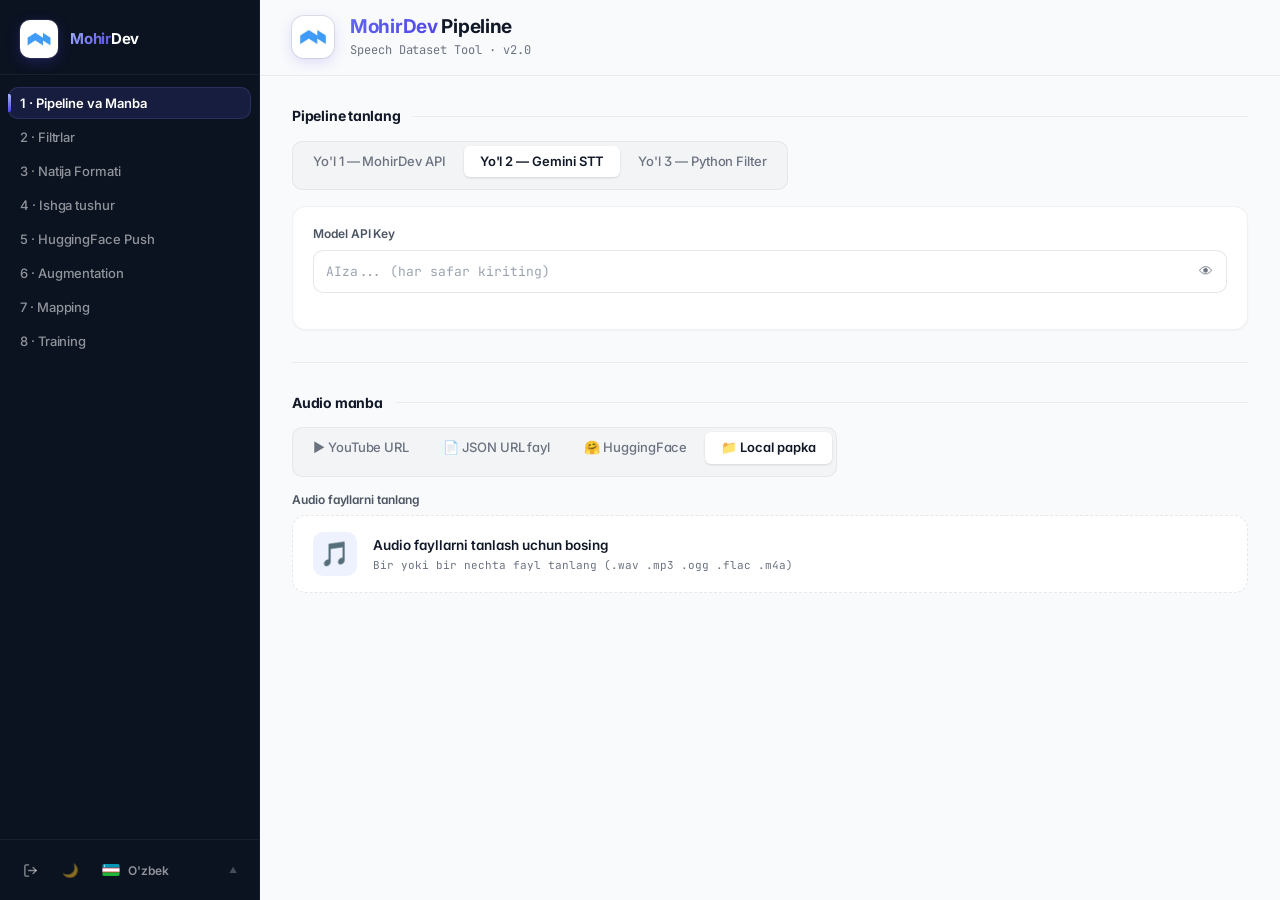
==== commit deaa4f12: "Local folder upload + YouTube robustness + security cleanup Security - config.py: removed hardcoded " ====
--- a/templates/index.html
+++ b/templates/index.html
@@ -175,14 +175,14 @@
 
   <div id="src-local">
     <div class="field">
-      <label data-i18n="local_title">Papka tanlang</label>
+      <label data-i18n="local_title">Audio fayllarni tanlang</label>
       <div class="file-drop file-drop--folder" id="local-drop" onclick="document.getElementById('local-folder-input').click()">
-        <div class="drop-icon">📁</div>
+        <div class="drop-icon">🎵</div>
         <div>
-          <div class="local-drop-label" id="local-drop-label" data-i18n="local_click">Papkani tanlash uchun bosing</div>
-          <div class="local-drop-sub" id="local-drop-sub" data-i18n="local_hint">Audio fayllar (.wav .mp3 .ogg .flac .m4a) bo'lgan papkani tanlang</div>
+          <div class="local-drop-label" id="local-drop-label" data-i18n="local_click">Audio fayllarni tanlash uchun bosing</div>
+          <div class="local-drop-sub" id="local-drop-sub" data-i18n="local_hint">Bir yoki bir nechta fayl tanlang (.wav .mp3 .ogg .flac .m4a)</div>
         </div>
-        <input type="file" id="local-folder-input" webkitdirectory mozdirectory directory multiple class="visually-hidden" onchange="onLocalFolderSelect(this)" aria-label="Papka tanlash" data-i18n-aria="local_title">
+        <input type="file" id="local-folder-input" accept=".wav,.mp3,.ogg,.flac,.m4a,audio/*" multiple class="visually-hidden" onchange="onLocalFolderSelect(this)" aria-label="Audio fayllarni tanlash" data-i18n-aria="local_title">
       </div>
       <input type="text" id="local-dir" style="display:none">
     </div>
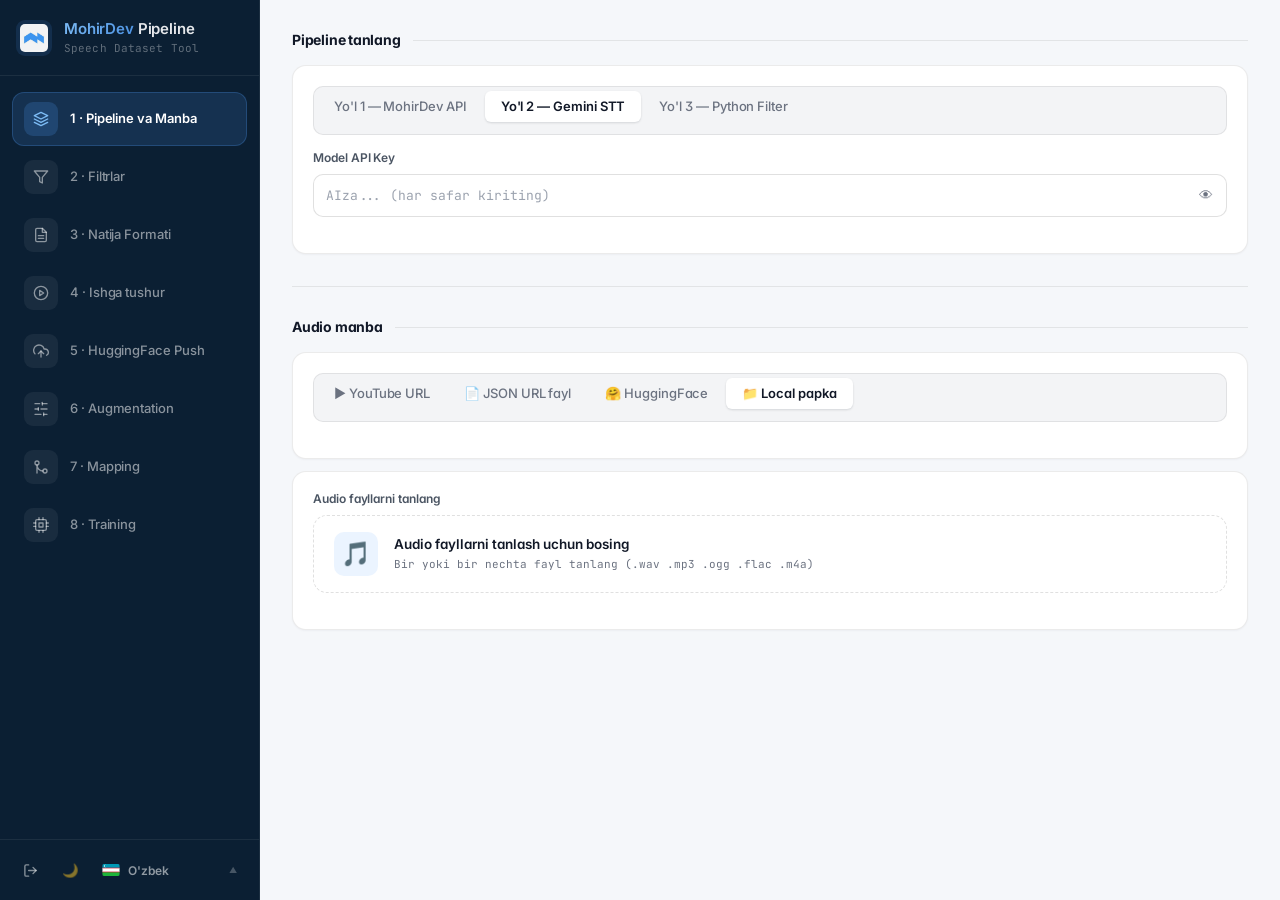
==== commit f579ff7a: "Fix augmentation bytes-loading bug, mapping.py Python 3.14 compat, add noise level control, fix Gemi" ====
--- a/templates/index.html
+++ b/templates/index.html
@@ -12,19 +12,46 @@
 
 <!-- ════════════════ SIDEBAR ════════════════ -->
 <div class="tabs-wrap"><div class="tab-nav">
-  <div class="sidebar-logo">
-    <img class="sidebar-logo-img" src="/static/img/logo.png" alt="MohirDev">
-    <div class="sidebar-brand"><span>Mohir</span>Dev</div>
+  <div class="sidebar-brand-block">
+    <img class="sidebar-brand-logo" src="/static/img/logo.png" alt="MohirDev">
+    <div class="sidebar-brand-text">
+      <div class="sidebar-brand-name"><span>MohirDev</span> Pipeline</div>
+      <div class="sidebar-brand-sub" data-i18n="site_sub">Speech Dataset Tool</div>
+    </div>
   </div>
   <div class="tab-nav-scroll">
-    <button class="tab-btn active" onclick="switchTab(0)" data-i18n="tab_1">1 · Pipeline va Manba</button>
-    <button class="tab-btn" onclick="switchTab(1)" data-i18n="tab_2">2 · Filtrlar</button>
-    <button class="tab-btn" onclick="switchTab(2)" data-i18n="tab_3">3 · Natija Formati</button>
-    <button class="tab-btn" onclick="switchTab(3)" data-i18n="tab_4">4 · Ishga tushur</button>
-    <button class="tab-btn" onclick="switchTab(4)" data-i18n="tab_5">5 · HuggingFace Push</button>
-    <button class="tab-btn" onclick="switchTab(5)" data-i18n="tab_6">6 · Augmentation</button>
-    <button class="tab-btn" onclick="switchTab(6)" data-i18n="tab_7">7 · Mapping</button>
-    <button class="tab-btn" onclick="switchTab(7)" data-i18n="tab_8">8 · Training</button>
+    <button class="tab-btn active" onclick="switchTab(0)">
+      <span class="tab-icon"><svg width="16" height="16" viewBox="0 0 24 24" fill="none" stroke="currentColor" stroke-width="2" stroke-linecap="round" stroke-linejoin="round"><polygon points="12 2 2 7 12 12 22 7 12 2"/><polyline points="2 17 12 22 22 17"/><polyline points="2 12 12 17 22 12"/></svg></span>
+      <span class="tab-label" data-i18n="tab_1">Pipeline va Manba</span>
+    </button>
+    <button class="tab-btn" onclick="switchTab(1)">
+      <span class="tab-icon"><svg width="16" height="16" viewBox="0 0 24 24" fill="none" stroke="currentColor" stroke-width="2" stroke-linecap="round" stroke-linejoin="round"><polygon points="22 3 2 3 10 12.46 10 19 14 21 14 12.46 22 3"/></svg></span>
+      <span class="tab-label" data-i18n="tab_2">Filtrlar</span>
+    </button>
+    <button class="tab-btn" onclick="switchTab(2)">
+      <span class="tab-icon"><svg width="16" height="16" viewBox="0 0 24 24" fill="none" stroke="currentColor" stroke-width="2" stroke-linecap="round" stroke-linejoin="round"><path d="M14 2H6a2 2 0 0 0-2 2v16a2 2 0 0 0 2 2h12a2 2 0 0 0 2-2V8z"/><polyline points="14 2 14 8 20 8"/><line x1="16" y1="13" x2="8" y2="13"/><line x1="16" y1="17" x2="8" y2="17"/></svg></span>
+      <span class="tab-label" data-i18n="tab_3">Natija Formati</span>
+    </button>
+    <button class="tab-btn" onclick="switchTab(3)">
+      <span class="tab-icon"><svg width="16" height="16" viewBox="0 0 24 24" fill="none" stroke="currentColor" stroke-width="2" stroke-linecap="round" stroke-linejoin="round"><circle cx="12" cy="12" r="10"/><polygon points="10 8 16 12 10 16 10 8"/></svg></span>
+      <span class="tab-label" data-i18n="tab_4">Ishga tushur</span>
+    </button>
+    <button class="tab-btn" onclick="switchTab(4)">
+      <span class="tab-icon"><svg width="16" height="16" viewBox="0 0 24 24" fill="none" stroke="currentColor" stroke-width="2" stroke-linecap="round" stroke-linejoin="round"><polyline points="16 16 12 12 8 16"/><line x1="12" y1="12" x2="12" y2="21"/><path d="M20.39 18.39A5 5 0 0 0 18 9h-1.26A8 8 0 1 0 3 16.3"/></svg></span>
+      <span class="tab-label" data-i18n="tab_5">HuggingFace Push</span>
+    </button>
+    <button class="tab-btn" onclick="switchTab(5)">
+      <span class="tab-icon"><svg width="16" height="16" viewBox="0 0 24 24" fill="none" stroke="currentColor" stroke-width="2" stroke-linecap="round" stroke-linejoin="round"><line x1="21" y1="4" x2="14" y2="4"/><line x1="10" y1="4" x2="3" y2="4"/><line x1="21" y1="12" x2="12" y2="12"/><line x1="8" y1="12" x2="3" y2="12"/><line x1="21" y1="20" x2="16" y2="20"/><line x1="12" y1="20" x2="3" y2="20"/><line x1="14" y1="2" x2="14" y2="6"/><line x1="8" y1="10" x2="8" y2="14"/><line x1="16" y1="18" x2="16" y2="22"/></svg></span>
+      <span class="tab-label" data-i18n="tab_6">Augmentation</span>
+    </button>
+    <button class="tab-btn" onclick="switchTab(6)">
+      <span class="tab-icon"><svg width="16" height="16" viewBox="0 0 24 24" fill="none" stroke="currentColor" stroke-width="2" stroke-linecap="round" stroke-linejoin="round"><circle cx="18" cy="18" r="3"/><circle cx="6" cy="6" r="3"/><path d="M6 21V9a9 9 0 0 0 9 9"/></svg></span>
+      <span class="tab-label" data-i18n="tab_7">Mapping</span>
+    </button>
+    <button class="tab-btn" onclick="switchTab(7)">
+      <span class="tab-icon"><svg width="16" height="16" viewBox="0 0 24 24" fill="none" stroke="currentColor" stroke-width="2" stroke-linecap="round" stroke-linejoin="round"><rect x="4" y="4" width="16" height="16" rx="2" ry="2"/><rect x="9" y="9" width="6" height="6"/><line x1="9" y1="1" x2="9" y2="4"/><line x1="15" y1="1" x2="15" y2="4"/><line x1="9" y1="20" x2="9" y2="23"/><line x1="15" y1="20" x2="15" y2="23"/><line x1="20" y1="9" x2="23" y2="9"/><line x1="20" y1="14" x2="23" y2="14"/><line x1="1" y1="9" x2="4" y2="9"/><line x1="1" y1="14" x2="4" y2="14"/></svg></span>
+      <span class="tab-label" data-i18n="tab_8">Training</span>
+    </button>
   </div>
   <div class="sidebar-bottom">
     <button class="sb-icon-btn danger" onclick="location.href='/logout'" id="logout-btn" data-i18n-title="logout" title="Chiqish">
@@ -62,129 +89,129 @@
 <!-- ════════════════ MAIN CONTENT ════════════════ -->
 <div class="app">
 
-<div id="sticky-top">
-<div id="header">
-  <img id="logo" src="/static/img/logo.png" alt="MohirDev">
-  <div id="header-text">
-    <div id="site-title"><span>MohirDev</span> Pipeline</div>
-    <div id="site-sub" data-i18n="site_sub">Speech Dataset Tool · v2.0</div>
-  </div>
-</div>
-</div>
-
 <div class="tabs-wrap">
 
 <!-- ══ TAB 1: Pipeline & Manba ══ -->
 <div class="tab-content active">
 
   <div class="sec-title" data-i18n="pipeline_title">Pipeline tanlang</div>
-  <div class="radio-group">
-    <div class="radio-item">
-      <input type="radio" name="pipeline" id="p1" value="Yo'l 1 — Aisha v1 Model">
-      <label class="radio-label" for="p1" data-i18n="pipeline_p1">Yo'l 1 — MohirDev API</label>
-    </div>
-    <div class="radio-item">
-      <input type="radio" name="pipeline" id="p2" value="Yo'l 2 — Aisha v2 Model" checked>
-      <label class="radio-label" for="p2" data-i18n="pipeline_p2">Yo'l 2 — Gemini STT</label>
-    </div>
-    <div class="radio-item">
-      <input type="radio" name="pipeline" id="p3" value="Yo'l 3 — Python Filter">
-      <label class="radio-label" for="p3" data-i18n="pipeline_p3">Yo'l 3 — Python Filter</label>
-    </div>
-  </div>
-
-  <div class="card" id="row-gemini-key">
-    <div class="field">
-      <label data-i18n="key_gemini">Model API Key</label>
-      <div class="pass-wrap">
-        <input type="password" id="gemini-api-key" data-i18n-placeholder="key_gemini_ph" placeholder="AIza... (har safar kiriting)">
-        <button class="eye-btn" onclick="toggleEye('gemini-api-key',this)" tabindex="-1">👁</button>
-      </div>
-    </div>
-  </div>
-  <div class="card" id="row-aisha-key" style="display:none">
-    <div class="field">
-      <label data-i18n="key_aisha">MohirDev STT API Key (Yo'l 1)</label>
-      <div class="pass-wrap">
-        <input type="password" id="aisha-api-key" data-i18n-placeholder="key_aisha_ph" placeholder="x-api-key qiymatini kiriting...">
-        <button class="eye-btn" onclick="toggleEye('aisha-api-key',this)" tabindex="-1">👁</button>
+  <div class="card">
+    <div class="radio-group">
+      <div class="radio-item">
+        <input type="radio" name="pipeline" id="p1" value="Yo'l 1 — MohirDev API">
+        <label class="radio-label" for="p1" data-i18n="pipeline_p1">Yo'l 1 — MohirDev API</label>
+      </div>
+      <div class="radio-item">
+        <input type="radio" name="pipeline" id="p2" value="Yo'l 2 — Gemini STT" checked>
+        <label class="radio-label" for="p2" data-i18n="pipeline_p2">Yo'l 2 — Gemini STT</label>
+      </div>
+      <div class="radio-item">
+        <input type="radio" name="pipeline" id="p3" value="Yo'l 3 — Python Filter">
+        <label class="radio-label" for="p3" data-i18n="pipeline_p3">Yo'l 3 — Python Filter</label>
+      </div>
+    </div>
+    <div id="row-gemini-key">
+      <div class="field">
+        <label data-i18n="key_gemini">Model API Key</label>
+        <div class="pass-wrap">
+          <input type="password" id="gemini-api-key" data-i18n-placeholder="key_gemini_ph" placeholder="AIza... (har safar kiriting)">
+          <button class="eye-btn" onclick="toggleEye('gemini-api-key',this)" tabindex="-1">👁</button>
+        </div>
+      </div>
+    </div>
+    <div id="row-aisha-key" style="display:none">
+      <div class="field">
+        <label data-i18n="key_aisha">MohirDev STT API Key (Yo'l 1)</label>
+        <div class="pass-wrap">
+          <input type="password" id="aisha-api-key" data-i18n-placeholder="key_aisha_ph" placeholder="x-api-key qiymatini kiriting...">
+          <button class="eye-btn" onclick="toggleEye('aisha-api-key',this)" tabindex="-1">👁</button>
+        </div>
       </div>
     </div>
   </div>
 
   <hr class="sec-divider">
   <div class="sec-title" data-i18n="source_title">Audio manba</div>
-
-  <div class="radio-group" id="source-radio">
-    <div class="radio-item">
-      <input type="radio" name="source" id="s1" value="YouTube URL">
-      <label class="radio-label" for="s1" data-i18n="source_yt">▶ YouTube URL</label>
-    </div>
-    <div class="radio-item">
-      <input type="radio" name="source" id="s2" value="JSON URL fayl">
-      <label class="radio-label" for="s2" data-i18n="source_json">📄 JSON URL fayl</label>
-    </div>
-    <div class="radio-item">
-      <input type="radio" name="source" id="s3" value="HuggingFace Dataset">
-      <label class="radio-label" for="s3" data-i18n="source_hf">🤗 HuggingFace</label>
-    </div>
-    <div class="radio-item">
-      <input type="radio" name="source" id="s4" value="Local papka" checked>
-      <label class="radio-label" for="s4" data-i18n="source_local">📁 Local papka</label>
+  <div class="card">
+    <div class="radio-group" id="source-radio">
+      <div class="radio-item">
+        <input type="radio" name="source" id="s1" value="YouTube URL">
+        <label class="radio-label" for="s1" data-i18n="source_yt">▶ YouTube URL</label>
+      </div>
+      <div class="radio-item">
+        <input type="radio" name="source" id="s2" value="JSON URL fayl">
+        <label class="radio-label" for="s2" data-i18n="source_json">📄 JSON URL fayl</label>
+      </div>
+      <div class="radio-item">
+        <input type="radio" name="source" id="s3" value="HuggingFace Dataset">
+        <label class="radio-label" for="s3" data-i18n="source_hf">🤗 HuggingFace</label>
+      </div>
+      <div class="radio-item">
+        <input type="radio" name="source" id="s4" value="Local papka" checked>
+        <label class="radio-label" for="s4" data-i18n="source_local">📁 Local papka</label>
+      </div>
     </div>
   </div>
 
   <div id="src-yt" class="src-row">
-    <div class="field field--flex">
-      <label data-i18n="yt_url">YouTube URL</label>
-      <input type="text" id="yt-url" data-i18n-placeholder="yt_url_ph" placeholder="https://youtube.com/watch?v=...">
+    <div class="card src-card">
+      <div class="field">
+        <label data-i18n="yt_url">YouTube URL</label>
+        <input type="text" id="yt-url" data-i18n-placeholder="yt_url_ph" placeholder="https://youtube.com/watch?v=...">
+      </div>
     </div>
   </div>
 
   <div id="src-json" style="display:none">
-    <div class="field">
-      <label data-i18n="json_upload">JSON fayl yuklang</label>
-      <div class="file-drop" id="json-drop">
-        <div class="drop-hint" data-i18n="json_drop">Faylni bu yerga tashlang yoki bosing</div>
-        <input type="file" id="json-file" accept=".json">
-        <div class="file-name" id="json-fname" data-i18n="json_empty">Fayl tanlanmagan</div>
+    <div class="card src-card">
+      <div class="field">
+        <label data-i18n="json_upload">JSON fayl yuklang</label>
+        <div class="file-drop" id="json-drop">
+          <div class="drop-hint" data-i18n="json_drop">Faylni bu yerga tashlang yoki bosing</div>
+          <input type="file" id="json-file" accept=".json">
+          <div class="file-name" id="json-fname" data-i18n="json_empty">Fayl tanlanmagan</div>
+        </div>
       </div>
     </div>
   </div>
 
   <div id="src-hf" style="display:none">
-    <div class="field">
-      <label data-i18n="hf_name_label">Dataset nomi yoki URL</label>
-      <input type="text" id="hf-name" data-i18n-placeholder="hf_name_ph" placeholder="org/dataset-name  yoki  https://huggingface.co/datasets/...">
-    </div>
-    <div class="row">
-      <div class="field">
-        <label><span data-i18n="hf_config">Config / Subset</span> <span class="label-opt" data-i18n="hf_config_opt">(ixtiyoriy)</span></label>
-        <input type="text" id="hf-config" data-i18n-placeholder="hf_config_ph" placeholder="uz, en, ...">
-      </div>
-    </div>
-    <div class="field">
-      <label><span data-i18n="hf_token_label">HuggingFace Token</span> <span class="label-opt" data-i18n="hf_token_private">(private dataset uchun)</span></label>
-      <div class="pass-wrap">
-        <input type="password" id="hf-dataset-token" data-i18n-placeholder="hf_token_ph" placeholder="hf_xxxx... (public uchun bo'sh qoldiring)">
-        <button class="eye-btn" onclick="toggleEye('hf-dataset-token',this)" tabindex="-1">👁</button>
-      </div>
-    </div>
-    <input type="hidden" id="hf-split" value="train">
+    <div class="card src-card">
+      <div class="field">
+        <label data-i18n="hf_name_label">Dataset nomi yoki URL</label>
+        <input type="text" id="hf-name" data-i18n-placeholder="hf_name_ph" placeholder="org/dataset-name  yoki  https://huggingface.co/datasets/...">
+      </div>
+      <div class="row">
+        <div class="field">
+          <label><span data-i18n="hf_config">Config / Subset</span> <span class="label-opt" data-i18n="hf_config_opt">(ixtiyoriy)</span></label>
+          <input type="text" id="hf-config" data-i18n-placeholder="hf_config_ph" placeholder="uz, en, ...">
+        </div>
+      </div>
+      <div class="field">
+        <label><span data-i18n="hf_token_label">HuggingFace Token</span> <span class="label-opt" data-i18n="hf_token_private">(private dataset uchun)</span></label>
+        <div class="pass-wrap">
+          <input type="password" id="hf-dataset-token" data-i18n-placeholder="hf_token_ph" placeholder="hf_xxxx... (public uchun bo'sh qoldiring)">
+          <button class="eye-btn" onclick="toggleEye('hf-dataset-token',this)" tabindex="-1">👁</button>
+        </div>
+      </div>
+      <input type="hidden" id="hf-split" value="train">
+    </div>
   </div>
 
   <div id="src-local">
-    <div class="field">
-      <label data-i18n="local_title">Audio fayllarni tanlang</label>
-      <div class="file-drop file-drop--folder" id="local-drop" onclick="document.getElementById('local-folder-input').click()">
-        <div class="drop-icon">🎵</div>
-        <div>
-          <div class="local-drop-label" id="local-drop-label" data-i18n="local_click">Audio fayllarni tanlash uchun bosing</div>
-          <div class="local-drop-sub" id="local-drop-sub" data-i18n="local_hint">Bir yoki bir nechta fayl tanlang (.wav .mp3 .ogg .flac .m4a)</div>
-        </div>
-        <input type="file" id="local-folder-input" accept=".wav,.mp3,.ogg,.flac,.m4a,audio/*" multiple class="visually-hidden" onchange="onLocalFolderSelect(this)" aria-label="Audio fayllarni tanlash" data-i18n-aria="local_title">
-      </div>
-      <input type="text" id="local-dir" style="display:none">
+    <div class="card src-card">
+      <div class="field">
+        <label data-i18n="local_title">Audio fayllarni tanlang</label>
+        <div class="file-drop file-drop--folder" id="local-drop" onclick="document.getElementById('local-folder-input').click()">
+          <div class="drop-icon">🎵</div>
+          <div>
+            <div class="local-drop-label" id="local-drop-label" data-i18n="local_click">Audio fayllarni tanlash uchun bosing</div>
+            <div class="local-drop-sub" id="local-drop-sub" data-i18n="local_hint">Bir yoki bir nechta fayl tanlang (.wav .mp3 .ogg .flac .m4a)</div>
+          </div>
+          <input type="file" id="local-folder-input" accept=".wav,.mp3,.ogg,.flac,.m4a,audio/*" multiple class="visually-hidden" onchange="onLocalFolderSelect(this)" aria-label="Audio fayllarni tanlash" data-i18n-aria="local_title">
+        </div>
+        <input type="text" id="local-dir" style="display:none">
+      </div>
     </div>
   </div>
 
@@ -217,37 +244,39 @@
 
   <hr class="sec-divider">
   <div class="sec-title" data-i18n="chunk_title">Audio Chunk Uzunligi</div>
-  <div class="row">
-    <div class="slider-wrap">
-      <label data-i18n="dur_min">Minimal uzunlik (s)</label>
-      <div class="slider-row">
-        <input type="range" id="dur-min" min="1" max="15" value="3" step="1" oninput="document.getElementById('dur-min-val').textContent=this.value">
-        <div class="slider-val" id="dur-min-val">3</div>
-      </div>
-    </div>
-    <div class="slider-wrap">
-      <label data-i18n="dur_max">Maksimal uzunlik (s)</label>
-      <div class="slider-row">
-        <input type="range" id="dur-max" min="10" max="60" value="30" step="1" oninput="document.getElementById('dur-max-val').textContent=this.value">
-        <div class="slider-val" id="dur-max-val">30</div>
-      </div>
-    </div>
-  </div>
-
-  <hr class="sec-divider">
-  <div class="sec-title" data-i18n="smart_title">Model Aqlli Filtrlari</div>
-  <div class="card card--grid-2">
-    <label class="toggle-item">
-      <div class="toggle-content">
-        <div class="toggle-label" data-i18n="f_music">Fon musiqali audiolarni o'chirish</div>
-        <div class="toggle-desc" data-i18n="f_music_d">Orqa fonda musiqa yoki kuchli shovqin bor bo'lsa — filtrlanadi</div>
+  <div class="card">
+    <div class="row">
+      <div class="slider-wrap">
+        <label data-i18n="dur_min">Minimal uzunlik (s)</label>
+        <div class="slider-row">
+          <input type="range" id="dur-min" min="1" max="15" value="3" step="1" oninput="document.getElementById('dur-min-val').textContent=this.value">
+          <div class="slider-val" id="dur-min-val">3</div>
+        </div>
+      </div>
+      <div class="slider-wrap">
+        <label data-i18n="dur_max">Maksimal uzunlik (s)</label>
+        <div class="slider-row">
+          <input type="range" id="dur-max" min="10" max="60" value="30" step="1" oninput="document.getElementById('dur-max-val').textContent=this.value">
+          <div class="slider-val" id="dur-max-val">30</div>
+        </div>
+      </div>
+    </div>
+  </div>
+
+  <hr class="sec-divider pf-no-yol3">
+  <div class="sec-title pf-no-yol3" data-i18n="smart_title">Model Aqlli Filtrlari</div>
+  <div class="card card--grid-2 pf-no-yol3">
+    <label class="toggle-item">
+      <div class="toggle-content">
+        <div class="toggle-label" data-i18n="f_music">Fon musiqasini aniqlash</div>
+        <div class="toggle-desc" data-i18n="f_music_d">Orqa fonda musiqa bor bo'lsa metadataga belgilanadi, audio yo'qolmaydi</div>
       </div>
       <div class="toggle-switch"><input type="checkbox" id="filter-music" checked><span class="toggle-track"></span></div>
     </label>
     <label class="toggle-item">
       <div class="toggle-content">
-        <div class="toggle-label" data-i18n="f_multi">Ko'p kishi gapirayotgan audiolarni o'chirish</div>
-        <div class="toggle-desc" data-i18n="f_multi_d">STT dataset uchun bitta ovoz bo'lishi kerak</div>
+        <div class="toggle-label" data-i18n="f_multi">Ko'p ovozni aniqlash</div>
+        <div class="toggle-desc" data-i18n="f_multi_d">Bir nechta kishi gapirsa metadataga belgilanadi, audio yo'qolmaydi</div>
       </div>
       <div class="toggle-switch"><input type="checkbox" id="filter-multi" checked><span class="toggle-track"></span></div>
     </label>
@@ -267,9 +296,9 @@
     </label>
   </div>
 
-  <hr class="sec-divider">
-  <div class="sec-title" data-i18n="norm_title">Matnni Normallashtirish qoidalari</div>
-  <div class="card card--grid-2">
+  <hr class="sec-divider pf-no-yol3">
+  <div class="sec-title pf-no-yol3" data-i18n="norm_title">Matnni Normallashtirish qoidalari</div>
+  <div class="card card--grid-2 pf-no-yol3">
     <label class="toggle-item">
       <div class="toggle-content">
         <div class="toggle-label" data-i18n="n_cap">Birinchi harfni katta bilan yozish</div>
@@ -314,12 +343,12 @@
     </label>
   </div>
 
-  <hr class="sec-divider">
-  <div class="sec-title" data-i18n="meta_title">Aisha v2 metadata filtri</div>
-  <div class="meta-desc" data-i18n="meta_desc">
+  <hr class="sec-divider pf-yol2">
+  <div class="sec-title pf-yol2" data-i18n="meta_title">Yo'l 2 — Gemini STT metadata filtri</div>
+  <div class="meta-desc pf-yol2" data-i18n="meta_desc">
     Metadatadagi xato va nomaqbul matnlarni tozalash. Yoqilgan holatda pipeline davomida avtomatik qo'llaniladi.
   </div>
-  <div class="card card--grid-3">
+  <div class="card card--grid-3 pf-yol2">
     <label class="toggle-item">
       <div class="toggle-content"><div class="toggle-label" data-i18n="m1">① Birinchi harfni katta bilan yozish</div><div class="toggle-desc" data-i18n="m1_d">Har bir gapning birinchi so'zi katta harf bilan boshlanadi.</div></div>
       <div class="toggle-switch"><input type="checkbox" id="norm-capitalize" checked><span class="toggle-track"></span></div>
@@ -398,14 +427,6 @@
       <label class="check-item"><input type="checkbox" id="col-transcription" checked><div class="check-label">transcription</div></label>
       <label class="check-item"><input type="checkbox" id="col-duration" checked><div class="check-label">duration</div></label>
       <label class="check-item"><input type="checkbox" id="col-source" checked><div class="check-label">source</div></label>
-      <input type="checkbox" id="col-status"        style="display:none">
-      <input type="checkbox" id="col-reason"        style="display:none">
-      <input type="checkbox" id="col-source-url"    style="display:none">
-      <input type="checkbox" id="col-original-text" style="display:none">
-      <input type="checkbox" id="col-change-ratio"  style="display:none">
-      <input type="checkbox" id="col-snr-score"     style="display:none">
-      <input type="checkbox" id="col-silence-ratio" style="display:none">
-      <input type="checkbox" id="col-pipeline"      style="display:none">
     </div>
   </div>
 
@@ -415,7 +436,7 @@
 <div class="tab-content">
 
   <div class="format-grid">
-    <div class="format-col">
+    <div class="format-col card">
       <div class="sec-title" data-i18n="format_title">Fayl nomlari</div>
       <div id="out-v1-wrap" class="pipeline-out-wrap" style="display:none">
         <div class="mono-hint" data-i18n="out_v1">→ Yo'l 1 (MohirDev API) chiqish fayli</div>
@@ -432,7 +453,7 @@
       </div>
     </div>
 
-    <div class="format-col">
+    <div class="format-col card">
       <div class="sec-title" data-i18n="write_title">Yozish rejimi</div>
       <div class="radio-group radio-group--stack">
         <div class="radio-item">
@@ -449,7 +470,7 @@
       </div>
     </div>
 
-    <div class="format-col">
+    <div class="format-col card">
       <div class="sec-title" data-i18n="format_title2">Format</div>
       <div class="fmt-group">
         <label class="check-item"><input type="checkbox" id="fmt-jsonl" checked><div class="check-label">JSONL</div></label>
@@ -463,8 +484,11 @@
 <!-- ══ TAB 4: Ishga tushur ══ -->
 <div class="tab-content">
 
-  <div class="btn-row btn-row--mb">
-    <button class="btn-primary btn-primary--lg" id="start-btn" onclick="startPipeline()" data-i18n="start_btn">▶ Ishga tushur</button>
+  <div class="card card--action">
+    <div class="run-btn-group">
+      <button class="btn-primary btn-primary--lg" id="start-btn" onclick="startPipeline()" data-i18n="start_btn">▶ Ishga tushur</button>
+      <button class="btn-danger btn-primary--lg" id="stop-btn" onclick="stopPipeline()" style="display:none" data-i18n="stop_btn">⏹ To'xtatish</button>
+    </div>
     <div class="status-badge" id="status-badge"><div class="dot"></div><span id="status-text" data-i18n="status_ready">Tayyor</span></div>
   </div>
 
@@ -517,7 +541,7 @@
 
   <hr class="sec-divider">
   <div class="sec-title" data-i18n="files_zip_title">Audio fayllar — ZIP</div>
-  <div class="btn-row" style="margin-bottom:10px">
+  <div class="btn-row btn-row--sm-mb">
     <button class="btn-secondary" onclick="makeZip()" data-i18n="zip_btn">🗜 Audio fayllarni ZIP qilish</button>
     <div id="zip-status"></div>
   </div>
@@ -527,20 +551,22 @@
 
   <hr class="sec-divider">
   <div class="sec-title" data-i18n="results_title">Natijalarni Ko'rish</div>
-  <div class="review-nav">
-    <button class="btn-secondary" onclick="doReview(-1)" data-i18n="prev_btn">◀ Oldingi</button>
-    <div class="review-idx" id="rev-idx">0 / 0</div>
-    <button class="btn-secondary" onclick="doReview(1)" data-i18n="next_btn">Keyingi ▶</button>
-  </div>
-  <div class="review-grid">
-    <div>
-      <audio id="rev-audio" controls style="display:none"></audio>
-      <div class="audio-name" id="rev-audio-name"></div>
-    </div>
-    <div>
-      <label data-i18n="transcript_label">Transkript</label>
-      <textarea class="rev-text" id="rev-text" readonly rows="4" data-i18n-placeholder="no_results" placeholder="Natijalar yo'q..."></textarea>
-      <div class="rev-meta" id="rev-meta"></div>
+  <div class="card result-card">
+    <div class="review-nav">
+      <button class="btn-secondary" onclick="doReview(-1)" data-i18n="prev_btn">◀ Oldingi</button>
+      <div class="review-idx" id="rev-idx">0 / 0</div>
+      <button class="btn-secondary" onclick="doReview(1)" data-i18n="next_btn">Keyingi ▶</button>
+    </div>
+    <div class="review-grid">
+      <div>
+        <audio id="rev-audio" controls style="display:none"></audio>
+        <div class="audio-name" id="rev-audio-name"></div>
+      </div>
+      <div>
+        <label data-i18n="transcript_label">Transkript</label>
+        <textarea class="rev-text" id="rev-text" readonly rows="4" data-i18n-placeholder="no_results" placeholder="Natijalar yo'q..."></textarea>
+        <div class="rev-meta" id="rev-meta"></div>
+      </div>
     </div>
   </div>
 
@@ -600,18 +626,19 @@
 
   <hr class="sec-divider">
   <div class="sec-title" data-i18n="push_format_title">Push formati</div>
-  <div class="hf-tab-btns">
-    <button class="btn-secondary" id="hf-tab-jsonl-btn" onclick="switchHFTab('jsonl')" style="border-color:var(--p);color:var(--p);" data-i18n="push_jsonl_btn">📄 JSONL bilan push</button>
-    <button class="btn-secondary" id="hf-tab-csv-btn" onclick="switchHFTab('csv')" data-i18n="push_csv_btn">📊 CSV bilan push</button>
-  </div>
-
-  <div id="hf-jsonl-panel">
-    <button class="btn-primary btn-push" onclick="doPush('jsonl')" data-i18n="push_btn_jsonl2">🚀 HuggingFace ga push qilish (JSONL)</button>
-    <div class="hf-status" id="hf-jsonl-status" data-i18n="push_ready">Tayyor</div>
-  </div>
-  <div id="hf-csv-panel" style="display:none">
-    <button class="btn-primary btn-push" onclick="doPush('csv')" data-i18n="push_btn_csv2">🚀 HuggingFace ga push qilish (CSV)</button>
-    <div class="hf-status" id="hf-csv-status" data-i18n="push_ready">Tayyor</div>
+  <div class="card">
+    <div class="hf-tab-btns">
+      <button class="btn-secondary" id="hf-tab-jsonl-btn" onclick="switchHFTab('jsonl')" style="border-color:var(--p);color:var(--p);" data-i18n="push_jsonl_btn">📄 JSONL bilan push</button>
+      <button class="btn-secondary" id="hf-tab-csv-btn" onclick="switchHFTab('csv')" data-i18n="push_csv_btn">📊 CSV bilan push</button>
+    </div>
+    <div id="hf-jsonl-panel">
+      <button class="btn-primary btn-push" onclick="doPush('jsonl')" data-i18n="push_btn_jsonl2">🚀 HuggingFace ga push qilish (JSONL)</button>
+      <div class="hf-status" id="hf-jsonl-status" data-i18n="push_ready">Tayyor</div>
+    </div>
+    <div id="hf-csv-panel" style="display:none">
+      <button class="btn-primary btn-push" onclick="doPush('csv')" data-i18n="push_btn_csv2">🚀 HuggingFace ga push qilish (CSV)</button>
+      <div class="hf-status" id="hf-csv-status" data-i18n="push_ready">Tayyor</div>
+    </div>
   </div>
 
 </div>
@@ -622,11 +649,16 @@
   <div class="sec-title" data-i18n="aug_title">Dataset Augmentation</div>
   <div class="card">
     <div class="row">
-      <div class="field" style="flex:0 0 180px">
+      <div class="field field--fixed-180">
         <label data-i18n="aug_cpu">CPU yadro (num_proc)</label>
         <input type="number" id="aug-num-proc" value="16">
       </div>
-      <div class="slider-wrap" style="margin-bottom:14px;flex:1">
+      <div class="field field--fixed-180">
+        <label>Shovqin darajasi (%) <span class="label-opt">— 0-100</span></label>
+        <input type="number" id="augNoiseLevel" min="0" max="100" value="50" step="5"
+               placeholder="0-100" title="0 = deyarli eshitilmaydi, 100 = baland shovqin">
+      </div>
+      <div class="slider-wrap">
         <label><span data-i18n="aug_prob_lbl">Augmentatsiya ehtimolligi (%)</span> <span class="label-opt" data-i18n="aug_prob_hint">— Necha foiz audioga shovqin qo'shilsin</span></label>
         <div class="slider-row">
           <input type="range" id="aug-prob" min="0" max="100" value="100" step="5" oninput="document.getElementById('aug-prob-val').textContent=this.value+'%'">
@@ -634,7 +666,7 @@
         </div>
       </div>
     </div>
-    <label class="toggle-item" style="margin-bottom:14px">
+    <label class="toggle-item">
       <div class="toggle-content">
         <div class="toggle-label" data-i18n="aug_skip_lbl">Augmentatsiyani o'tkazib yuborish (Skip)</div>
         <div class="toggle-desc" data-i18n="aug_skip_d">Shovqin qo'shmasdan shunchaki HF Dataset formatiga o'tkazish</div>
@@ -646,27 +678,47 @@
       <button class="btn-success" onclick="startAugmentation('continue')" data-i18n="aug_continue_btn">▶ Qolganini davom ettirish</button>
       <button class="btn-secondary" onclick="startAugmentation('full')" data-i18n="aug_full_btn">⚙ Barchasini Augment</button>
     </div>
+    <div class="aug-btns">
+      <button class="btn-secondary" onclick="startValidation()">🩺 Validate Dataset</button>
+      <label style="display:inline-flex;align-items:center;gap:6px;margin-left:12px">
+        <input type="checkbox" id="auto-filter">
+        <span>Auto-filter failed</span>
+      </label>
+      <label style="display:inline-flex;align-items:center;gap:6px;margin-left:12px">
+        <input type="checkbox" id="strict-only">
+        <span>Strict augmented only</span>
+      </label>
+    </div>
     <div class="status-badge" id="aug-status-badge"><div class="dot"></div><span id="aug-status-text" data-i18n="status_ready">Tayyor</span></div>
+    <div class="status-badge" id="val-status-badge" style="margin-top:8px;display:none">
+      <div class="dot"></div><span id="val-status-text">Validation: idle</span>
+    </div>
     <div class="log-section">
       <label data-i18n="log_title">Log</label>
       <div id="aug-log-box" class="task-log"></div>
     </div>
+    <div class="log-section" id="val-log-section" style="display:none">
+      <label>Validation Log</label>
+      <div id="val-log-box" class="task-log"></div>
+    </div>
   </div>
 
   <hr class="sec-divider">
   <div class="sec-title" data-i18n="aug_review_title">Augmented Natijani Ko'rish</div>
-  <div class="review-nav">
-    <button class="btn-secondary" onclick="doAugReview(-1)" data-i18n="prev_btn">◀ Oldingi</button>
-    <div class="review-idx" id="aug-rev-idx">0 / 0</div>
-    <button class="btn-secondary" onclick="doAugReview(1)" data-i18n="next_btn">Keyingi ▶</button>
-  </div>
-  <div class="review-grid">
-    <div>
-      <audio id="aug-rev-audio" controls style="display:none"></audio>
-    </div>
-    <div>
-      <label data-i18n="aug_text_lbl">Matn</label>
-      <textarea class="rev-text" id="aug-rev-text" readonly rows="4" data-i18n-placeholder="no_results" placeholder="Natijalar yo'q..."></textarea>
+  <div class="card result-card">
+    <div class="review-nav">
+      <button class="btn-secondary" onclick="doAugReview(-1)" data-i18n="prev_btn">◀ Oldingi</button>
+      <div class="review-idx" id="aug-rev-idx">0 / 0</div>
+      <button class="btn-secondary" onclick="doAugReview(1)" data-i18n="next_btn">Keyingi ▶</button>
+    </div>
+    <div class="review-grid">
+      <div>
+        <audio id="aug-rev-audio" controls style="display:none"></audio>
+      </div>
+      <div>
+        <label data-i18n="aug_text_lbl">Matn</label>
+        <textarea class="rev-text" id="aug-rev-text" readonly rows="4" data-i18n-placeholder="no_results" placeholder="Natijalar yo'q..."></textarea>
+      </div>
     </div>
   </div>
 
@@ -694,14 +746,14 @@
       </div>
     </div>
     <div class="row">
-      <div class="field" style="flex:2">
+      <div class="field field--grow-2">
         <label data-i18n="map_token_lbl">HuggingFace Token</label>
         <div class="pass-wrap">
           <input type="password" id="map-hf-token" placeholder="hf_xxxx...">
           <button class="eye-btn" onclick="toggleEye('map-hf-token',this)" tabindex="-1">👁</button>
         </div>
       </div>
-      <div class="field" style="flex:0 0 180px">
+      <div class="field field--fixed-180">
         <label data-i18n="map_cpu_lbl">CPU yadro (num_proc)</label>
         <input type="number" id="map-num-proc" value="20">
       </div>
@@ -710,7 +762,7 @@
       <label data-i18n="map_ds_lbl">HuggingFace Dataset nomlari (vergul bilan)</label>
       <input type="text" id="map-ds-names" placeholder="mohirdev-org/dataset1, mohirdev-org/dataset2" value="">
     </div>
-    <button class="btn-primary btn-full" onclick="startMapping()" style="margin-bottom:12px" data-i18n="map_start_btn">⚙ Mappingni boshlash</button>
+    <button class="btn-primary btn-full" onclick="startMapping()" data-i18n="map_start_btn">⚙ Mappingni boshlash</button>
     <div class="status-badge" id="map-status-badge"><div class="dot"></div><span id="map-status-text" data-i18n="status_ready">Tayyor</span></div>
     <div class="log-section">
       <label data-i18n="log_title">Log</label>
@@ -800,20 +852,22 @@
         <label data-i18n="train_workers_lbl">Dataloader Workers</label>
         <input type="number" id="train-workers" value="2">
       </div>
-      <label class="check-item train-check">
+    </div>
+    <div class="check-group">
+      <label class="check-item">
         <input type="checkbox" id="train-pin-mem" checked>
         <div class="check-label" data-i18n="train_pin_lbl">Pin Memory</div>
       </label>
-      <label class="check-item train-check">
+      <label class="check-item">
         <input type="checkbox" id="train-ddp-unused">
         <div class="check-label" data-i18n="train_ddpu_lbl">DDP Find Unused</div>
       </label>
-      <label class="check-item train-check">
+      <label class="check-item">
         <input type="checkbox" id="train-resume" checked>
         <div class="check-label" data-i18n="train_resume_lbl">Resume Checkpoint</div>
       </label>
     </div>
-    <button class="btn-primary btn-full" onclick="startTraining()" style="margin-top:14px;margin-bottom:12px" data-i18n="train_start_btn">🚀 Trainingni boshlash</button>
+    <button class="btn-primary btn-full" onclick="startTraining()" data-i18n="train_start_btn">🚀 Trainingni boshlash</button>
     <div class="status-badge" id="train-status-badge"><div class="dot"></div><span id="train-status-text" data-i18n="status_ready">Tayyor</span></div>
     <div class="log-section">
       <label data-i18n="log_title">Log</label>
--- a/static/css/main.css
+++ b/static/css/main.css
@@ -5,17 +5,17 @@
 
 :root {
   /* ─── Brand ─── */
-  --brand-50:#EEF2FF;  --brand-100:#E0E7FF; --brand-200:#C7D2FE;
-  --brand-300:#A5B4FC; --brand-400:#818CF8; --brand-500:#6366F1;
-  --brand-600:#4F46E5; --brand-700:#4338CA; --brand-800:#3730A3; --brand-900:#312E81;
-
-  /* ─── Primary (indigo) ─── */
-  --p:#4F46E5;
-  --p-hover:#4338CA;
-  --p-active:#3730A3;
-  --p-soft:#EEF2FF;
-  --p-ring:rgba(79,70,229,.14);
-  --p-shadow:0 1px 2px rgba(79,70,229,.10),0 4px 14px rgba(79,70,229,.22);
+  --brand-50:#EBF4FF;  --brand-100:#D6EBFF; --brand-200:#B3D7F9;
+  --brand-300:#7DBCF5; --brand-400:#5AA2EF; --brand-500:#4A90E2;
+  --brand-600:#3A7BD5; --brand-700:#2C6DC4; --brand-800:#1E5CA8; --brand-900:#154A8C;
+
+  /* ─── Primary (soft blue) ─── */
+  --p:#4A90E2;
+  --p-hover:#3A7BD5;
+  --p-active:#2C6DC4;
+  --p-soft:#EBF4FF;
+  --p-ring:rgba(74,144,226,.15);
+  --p-shadow:0 1px 2px rgba(74,144,226,.12),0 4px 14px rgba(74,144,226,.24);
 
   /* ─── Accent (green) ─── */
   --accent:#22C55E;
@@ -32,7 +32,7 @@
   --gray-900:#111827; --gray-950:#030712;
 
   /* ─── Surfaces ─── */
-  --bg:#F9FAFB;
+  --bg:#F5F7FA;
   --surface:#FFFFFF;
   --surface-hover:#F9FAFB;
   --surface-muted:#F3F4F6;
@@ -44,17 +44,17 @@
   --text-disabled:#9CA3AF;
 
   /* ─── Borders ─── */
-  --border:rgba(17,24,39,.06);
-  --border-strong:rgba(17,24,39,.10);
-  --border-focus:rgba(79,70,229,.40);
+  --border:rgba(0,0,0,.08);
+  --border-strong:rgba(0,0,0,.12);
+  --border-focus:rgba(74,144,226,.40);
 
   /* ─── Sidebar ─── */
-  --sidebar-bg:#0B1220;
-  --sidebar-item:rgba(255,255,255,.55);
+  --sidebar-bg:#0B1F33;
+  --sidebar-item:rgba(255,255,255,.52);
   --sidebar-item-hover:rgba(255,255,255,.92);
-  --sidebar-active-bg:rgba(99,102,241,.14);
+  --sidebar-active-bg:rgba(74,144,226,.16);
   --sidebar-active-text:#fff;
-  --sidebar-border:rgba(255,255,255,.06);
+  --sidebar-border:rgba(255,255,255,.07);
 
   /* ─── Semantic ─── */
   --success:#16A34A; --success-soft:#DCFCE7; --success-ring:rgba(22,163,74,.14);
@@ -143,16 +143,16 @@
 
   --border:rgba(255,255,255,.06);
   --border-strong:rgba(255,255,255,.10);
-  --border-focus:rgba(129,140,248,.45);
-
-  --p-soft:rgba(99,102,241,.14);
-  --p-ring:rgba(99,102,241,.24);
-  --p-shadow:0 1px 2px rgba(99,102,241,.20),0 4px 16px rgba(99,102,241,.32);
+  --border-focus:rgba(90,162,239,.45);
+
+  --p-soft:rgba(74,144,226,.14);
+  --p-ring:rgba(74,144,226,.24);
+  --p-shadow:0 1px 2px rgba(74,144,226,.20),0 4px 16px rgba(74,144,226,.32);
 
   --accent-soft:rgba(34,197,94,.14);
   --accent-ring:rgba(34,197,94,.22);
 
-  --sidebar-bg:#05080F;
+  --sidebar-bg:#060F1E;
   --sidebar-border:rgba(255,255,255,.04);
 
   --success-soft:rgba(22,163,74,.14);
@@ -202,35 +202,49 @@
   border-right:1px solid var(--sidebar-border);
 }
 
-.sidebar-logo{
-  display:flex;align-items:center;gap:var(--s-3);
-  padding:var(--s-5) var(--s-5) var(--s-4);
+.sidebar-brand-block{
+  display:flex;align-items:center;gap:12px;
+  padding:20px 16px 18px;
   border-bottom:1px solid var(--sidebar-border);
-}
-.sidebar-logo-img{
-  width:38px;height:38px;
-  border-radius:10px;
+  flex-shrink:0;
+}
+.sidebar-brand-logo{
+  width:36px;height:36px;
+  border-radius:9px;
   object-fit:contain;
-  background:#fff;padding:3px;
-  box-shadow:0 0 0 1px rgba(255,255,255,.08),0 4px 14px rgba(79,70,229,.28);
+  background:rgba(74,144,226,.15);
+  padding:4px;
   flex-shrink:0;
-}
-.sidebar-brand{
-  font-size:var(--fs-lg);
-  font-weight:var(--fw-bold);
-  color:#fff;
-  letter-spacing:var(--tracking-tight);
-  line-height:var(--lh-tight);
-}
-.sidebar-brand span{
-  background:linear-gradient(135deg,#A5B4FC,#4F46E5);
+  opacity:.95;
+}
+.sidebar-brand-text{
+  display:flex;flex-direction:column;gap:2px;
+  min-width:0;
+}
+.sidebar-brand-name{
+  font-size:15px;
+  font-weight:600;
+  color:#E5E7EB;
+  letter-spacing:-.010em;
+  line-height:1.2;
+  white-space:nowrap;
+}
+.sidebar-brand-name span{
+  background:linear-gradient(135deg,#7DBCF5,#4A90E2);
   -webkit-background-clip:text;background-clip:text;color:transparent;
+}
+.sidebar-brand-sub{
+  font-size:11px;
+  color:rgba(255,255,255,.35);
+  font-family:var(--font-mono);
+  letter-spacing:.01em;
+  white-space:nowrap;
 }
 
 .tab-nav-scroll{
   flex:1;overflow-y:auto;
-  padding:var(--s-3) var(--s-2);
-  display:flex;flex-direction:column;gap:2px;
+  padding:var(--s-4) var(--s-3);
+  display:flex;flex-direction:column;gap:4px;
   min-height:0;
 }
 .tab-nav-scroll::-webkit-scrollbar{width:3px;}
@@ -240,38 +254,50 @@
   display:flex;align-items:center;
   width:100%;
   background:transparent;border:0;
-  border-radius:var(--r-md);
-  padding:var(--s-2) var(--s-3);
+  border-radius:12px;
+  padding:10px 12px;
+  gap:12px;
+  min-height:52px;
   font-family:var(--font-sans);
   font-weight:var(--fw-medium);
-  font-size:var(--fs-body);
+  font-size:13px;
   color:var(--sidebar-item);
   text-align:left;cursor:pointer;
   letter-spacing:var(--tracking-normal);
-  position:relative;
   transition:color var(--dur) var(--ease),background-color var(--dur) var(--ease);
-}
-.tab-btn::before{
-  content:'';
-  position:absolute;
-  left:0;top:50%;
-  width:3px;height:0;
-  background:linear-gradient(180deg,#A5B4FC,#4F46E5);
-  border-radius:0 2px 2px 0;
-  transform:translateY(-50%);
-  transition:height var(--dur) var(--ease);
 }
 .tab-btn:hover{
   color:var(--sidebar-item-hover);
-  background:rgba(255,255,255,.04);
+  background:rgba(255,255,255,.05);
 }
 .tab-btn.active{
   color:var(--sidebar-active-text);
   background:var(--sidebar-active-bg);
   font-weight:var(--fw-semibold);
-  box-shadow:inset 0 0 0 1px rgba(129,140,248,.18);
-}
-.tab-btn.active::before{height:18px;}
+  box-shadow:inset 0 0 0 1px rgba(74,144,226,.28);
+}
+.tab-icon{
+  width:34px;height:34px;
+  border-radius:9px;
+  display:flex;align-items:center;justify-content:center;
+  background:rgba(255,255,255,.06);
+  flex-shrink:0;
+  color:rgba(255,255,255,.50);
+  transition:background-color var(--dur) var(--ease),color var(--dur) var(--ease);
+}
+.tab-btn:hover .tab-icon{
+  background:rgba(255,255,255,.10);
+  color:rgba(255,255,255,.85);
+}
+.tab-btn.active .tab-icon{
+  background:rgba(74,144,226,.22);
+  color:#7DBCF5;
+}
+.tab-label{
+  flex:1;
+  font-size:13px;
+  line-height:1.3;
+}
 
 /* ─── Sidebar bottom ─── */
 .sidebar-bottom{
@@ -331,45 +357,6 @@
 .lang-option .check{margin-left:auto;color:#A5B4FC;font-size:13px;opacity:0;}
 .lang-option.active .check{opacity:1;}
 
-/* ═══════════════════════════════════════════════════
-   STICKY HEADER
-   ═══════════════════════════════════════════════════ */
-#sticky-top{
-  position:sticky;top:0;z-index:40;
-  background:rgba(249,250,251,.75);
-  backdrop-filter:blur(24px) saturate(1.8);
-  -webkit-backdrop-filter:blur(24px) saturate(1.8);
-  border-bottom:1px solid var(--border);
-  margin:0 calc(-1 * var(--s-8));
-  padding:0 var(--s-8);
-}
-[data-theme="dark"] #sticky-top{background:rgba(11,18,32,.75);}
-
-#header{display:flex;align-items:center;gap:var(--s-4);padding:var(--s-4) 0;}
-#logo{
-  width:42px;height:42px;
-  border-radius:12px;object-fit:contain;
-  flex-shrink:0;background:#fff;padding:3px;
-  box-shadow:0 0 0 1px var(--border-strong),0 4px 14px rgba(79,70,229,.18);
-}
-#header-text{display:flex;flex-direction:column;gap:2px;}
-#site-title{
-  font-size:var(--fs-xl);
-  font-weight:var(--fw-bold);
-  color:var(--text);
-  letter-spacing:var(--tracking-tight);
-  line-height:var(--lh-tight);
-}
-#site-title span{
-  background:linear-gradient(135deg,#6366F1,#4F46E5);
-  -webkit-background-clip:text;background-clip:text;color:transparent;
-}
-#site-sub{
-  font-size:var(--fs-sm);
-  color:var(--text-subtle);
-  font-family:var(--font-mono);
-  letter-spacing:var(--tracking-normal);
-}
 
 /* ═══════════════════════════════════════════════════
    TABS CONTENT
@@ -828,12 +815,12 @@
 .btn-primary:hover{
   background:var(--p-hover);
   transform:translateY(-1px);
-  box-shadow:0 2px 4px rgba(79,70,229,.16),0 8px 20px rgba(79,70,229,.24);
+  box-shadow:0 2px 4px rgba(74,144,226,.16),0 8px 20px rgba(74,144,226,.24);
 }
 .btn-primary:active{
   transform:translateY(0);
   background:var(--p-active);
-  box-shadow:0 1px 2px rgba(79,70,229,.18);
+  box-shadow:0 1px 2px rgba(74,144,226,.18);
 }
 .btn-primary:disabled{opacity:.55;cursor:not-allowed;transform:none;box-shadow:none;}
 
@@ -882,6 +869,21 @@
 .btn-secondary--accent:hover{
   background:var(--p-soft);border-color:var(--p-hover);color:var(--p-hover);
 }
+
+.btn-danger{
+  background:#DC2626;
+  color:#fff;
+  box-shadow:0 1px 2px rgba(220,38,38,.12),0 4px 14px rgba(220,38,38,.22);
+}
+.btn-danger:hover{
+  background:#B91C1C;
+  transform:translateY(-1px);
+  box-shadow:0 2px 4px rgba(220,38,38,.16),0 8px 20px rgba(220,38,38,.24);
+}
+.btn-danger:active{transform:translateY(0);background:#991B1B;}
+.btn-danger:disabled{opacity:.55;cursor:not-allowed;transform:none;box-shadow:none;}
+
+.run-btn-group{display:flex;gap:var(--s-3);align-items:center;flex-wrap:wrap;}
 
 .btn-row{display:flex;gap:var(--s-3);align-items:center;flex-wrap:wrap;}
 .btn-row--mb{margin-bottom:var(--s-5);}
@@ -982,7 +984,7 @@
   background-size:200% 100%;
   border-radius:99px;
   transition:width 400ms var(--ease);
-  box-shadow:0 0 10px rgba(99,102,241,.4);
+  box-shadow:0 0 10px rgba(74,144,226,.4);
 }
 .progress-count{
   font-family:var(--font-mono);
@@ -1262,7 +1264,7 @@
 .rule-actions{display:flex;align-items:center;gap:var(--s-3);flex-wrap:wrap;margin-top:6px;}
 .apply-status{font-family:var(--font-mono);font-size:12px;color:var(--text-subtle);}
 .fmt-group{display:flex;gap:var(--s-6);}
-.train-check{margin-top:22px;flex:1;}
+/* .train-check removed — checkboxes now use .check-group */
 
 .label-opt{
   color:var(--text-subtle);
@@ -1287,6 +1289,12 @@
    ═══════════════════════════════════════════════════ */
 .src-row{display:none;}
 .src-row.show{display:flex;}
+
+/* ─── Pipeline-aware filter visibility ─── */
+/* .pf-yol2  : faqat Yo'l 2 da ko'rinadi   */
+/* .pf-no-yol3 : Yo'l 3 da yashiriladi     */
+body:not([data-pipeline="yol2"]) .pf-yol2    { display:none !important; }
+body[data-pipeline="yol3"]       .pf-no-yol3 { display:none !important; }
 
 /* ═══════════════════════════════════════════════════
    TAB 3 FORMAT GRID
@@ -1564,7 +1572,6 @@
 .tab-btn{
   transition:color var(--dur) var(--ease),background-color var(--dur) var(--ease);
 }
-.tab-btn::before{transition:height var(--dur) var(--ease);}
 
 .sb-icon-btn{
   transition:color var(--dur) var(--ease),background-color var(--dur) var(--ease);
@@ -1625,6 +1632,60 @@
 }
 
 /* ═══════════════════════════════════════════════════
+   LAYOUT UTILITIES v5 — consistency additions
+   ═══════════════════════════════════════════════════ */
+
+/* Action bar: primary CTA + status side-by-side inside a card */
+.card--action{
+  display:flex;align-items:center;
+  gap:var(--s-4);flex-wrap:wrap;
+}
+
+/* Radio group rendered inside a card — stretch to full card width
+   Only width is forced; display/flex-direction are left to the element's own rules */
+.card > .radio-group{
+  width:100%;
+  margin-bottom:var(--s-4);
+}
+
+/* Field flex-size helpers (replaces inline style="flex:N") */
+.field--grow-2{flex:2;}
+.field--fixed-180{flex:0 0 180px;min-width:0;}
+
+/* Inline checkbox group — horizontal strip with top-divider */
+.check-group{
+  display:flex;flex-wrap:wrap;
+  gap:var(--s-2) var(--s-5);
+  padding:var(--s-3) 0 var(--s-1);
+  border-top:1px solid var(--border);
+  margin-top:var(--s-2);
+}
+.check-group .check-item{margin-bottom:0;}
+
+/* Source section container — card inside shown/hidden wrapper */
+.src-card{margin-bottom:0;}
+#src-yt > .src-card{flex:1;}   /* src-yt parent uses display:flex from JS */
+
+/* Format grid columns rendered as cards — gap handles spacing */
+.format-grid > .card{margin-bottom:0;}
+
+/* Small bottom-margin variant for btn-row */
+.btn-row--sm-mb{margin-bottom:var(--s-2);}
+
+/* Push panel: btn-push fills card, status sits below with spacing */
+.push-card .btn-push{margin-bottom:0;}
+.push-card .hf-status{margin-top:var(--s-3);}
+
+/* Review / result card: ensure nav has breathing room */
+.result-card .review-nav{margin-bottom:var(--s-4);}
+
+/* Augmentation buttons: spacing from toggle above */
+.aug-btns{margin-top:var(--s-4);}
+
+/* Training start button: consistent spacing inside card */
+.card .btn-full{margin-top:var(--s-4);margin-bottom:var(--s-3);}
+
+/* ═══════════════════════════════════════════════════
    DARK THEME overrides
    ═══════════════════════════════════════════════════ */
 [data-theme="dark"] .tab-nav{border-right-color:rgba(255,255,255,.04);}
